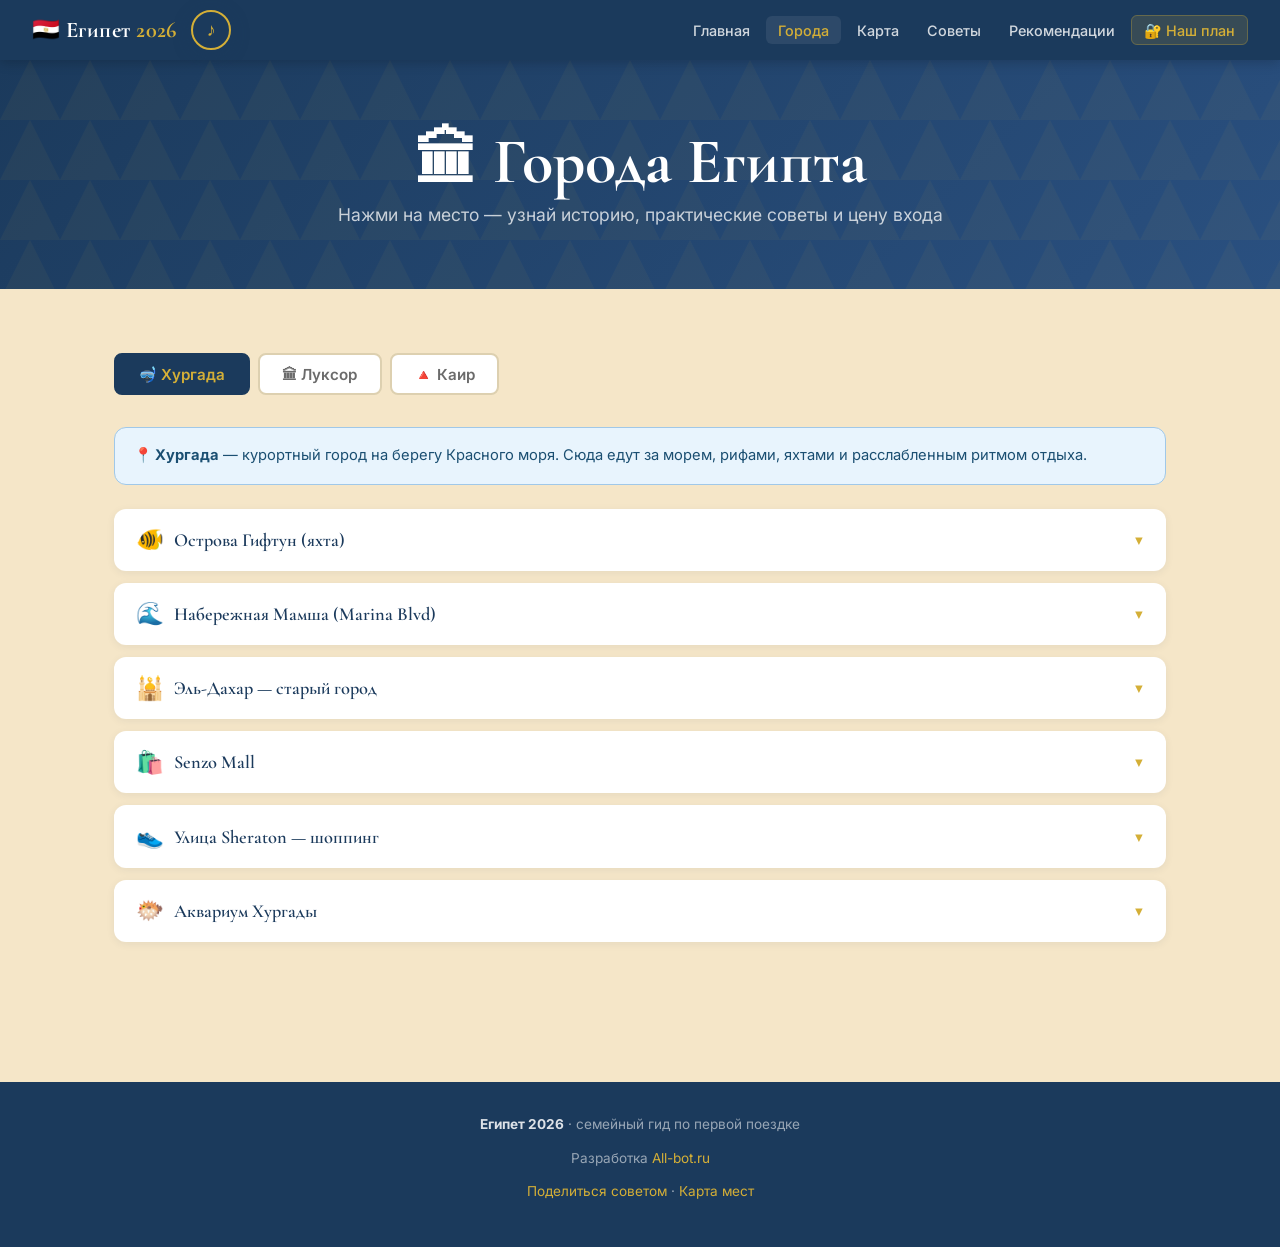
==== cities.html @ 66828217 "Polish Egypt guide pages" ====
<!DOCTYPE html>
<html lang="ru">
<head>
  <meta charset="UTF-8">
  <meta name="viewport" content="width=device-width, initial-scale=1.0">
  <title>Города — Египет 2026</title>
  <meta name="description" content="Путеводитель по Хургаде, Луксору и Каиру: что посмотреть, история мест, советы и цены.">
  <link rel="stylesheet" href="css/style.css">
</head>
<body>

<!-- NAVBAR -->
<nav class="navbar">
  <div class="navbar-left">
    <a class="navbar-brand" href="index.html">🇪🇬 <span>Египет</span> 2026</a>
    <div class="music-player music-player-nav" id="music-player">
      <audio id="bg-audio" loop src="Kadir Demir - Desert Queen.mp3" preload="none"></audio>
      <button class="music-btn" id="music-btn" onclick="toggleMusic()" title="Kadir Demir — Desert Queen" aria-label="Включить музыку">
        <span class="music-note">♪</span>
        <div class="music-bars"><span></span><span></span><span></span><span></span></div>
      </button>
      <div class="music-label">Атмосфера Египта</div>
    </div>
  </div>
  <button class="nav-toggle" aria-label="Меню"><span></span><span></span><span></span></button>
  <ul class="nav-links">
    <li><a href="index.html">Главная</a></li>
    <li><a href="cities.html">Города</a></li>
    <li><a href="map.html">Карта</a></li>
    <li><a href="tips.html">Советы</a></li>
    <li><a href="feedback.html">Рекомендации</a></li>
    <li class="nav-private"><a href="private.html">🔐 Наш план</a></li>
  </ul>
</nav>

<!-- HERO -->
<section class="page-hero">
  <h1>🏛 Города Египта</h1>
  <p>Нажми на место — узнай историю, практические советы и цену входа</p>
</section>

<!-- TABS -->
<section class="section">
  <div class="container" data-tabs>
    <div class="tab-nav">
      <button class="tab-btn active" data-tab="hurghada">🤿 Хургада</button>
      <button class="tab-btn" data-tab="luxor">🏛 Луксор</button>
      <button class="tab-btn" data-tab="cairo">🔺 Каир</button>
    </div>

    <!-- ══════════════════ HURGHADA ══════════════════ -->
    <div class="tab-panel active" data-panel="hurghada" id="hurghada">
      <div class="alert alert-info" style="margin-bottom:1.5rem;">
        <strong>📍 Хургада</strong> — курортный город на берегу Красного моря. Сюда едут за морем, рифами, яхтами и расслабленным ритмом отдыха.
      </div>

      <!-- Острова Гифтун -->
      <div class="accordion-item">
        <button class="accordion-btn">
          <span class="acc-left"><span class="acc-icon">🐠</span> Острова Гифтун (яхта)</span>
          <span class="accordion-arrow">▼</span>
        </button>
        <div class="accordion-body">
          <p>Гифтун — национальный морской парк в 7 км от Хургады. Два острова: Биг Гифтун и Смол Гифтун. Вода кристально чистая, видимость под водой 15–20 метров, температура +24–26°C.</p>
          <p>На рифах обитают сотни видов рыб — клоуны, рыбы-попугаи, мурены, барракуды. Кораллы нетронутые, яркие. Лучшее место для снорклинга в районе Хургады.</p>
          <p><strong>Формат дня:</strong> яхта выходит в 09:00, два или три остановки на рифах по 45–60 минут, обед на борту, возврат к 15–16:00.</p>
          <div class="tip-box" style="margin-top:0.9rem;">
            <strong>Что важно знать в первый раз:</strong><br>
            — лучше выбирать лодки с нормальным количеством людей, а не самые дешёвые “массовки”<br>
            — снорклинга уже хватает для вау-эффекта, но пробный дайв может быть ещё сильнее<br>
            — ничего не трогай под водой: кораллы, ежи и “красивые камни” лучше оставить в покое
          </div>
          <div class="acc-meta">
            <span class="acc-tag price">💰 $25–40/чел</span>
            <span class="acc-tag tip">💡 Бронировать в отеле или на набережной накануне</span>
            <span class="acc-tag tip">🤿 Маску с трубкой дают на борту или возьми свою</span>
            <span class="acc-tag must">⭐ Must do</span>
          </div>
        </div>
      </div>

      <!-- Набережная Мамша -->
      <div class="accordion-item">
        <button class="accordion-btn">
          <span class="acc-left"><span class="acc-icon">🌊</span> Набережная Мамша (Marina Blvd)</span>
          <span class="accordion-arrow">▼</span>
        </button>
        <div class="accordion-body">
          <p>4-километровый благоустроенный променад вдоль моря — главное место вечерней жизни Хургады. Рестораны, кафе, сувенирные лавки, аттракционы. Активно с 17:00 до полуночи.</p>
          <p>Особенно красиво ночью: подсветка, музыка, запах кальяна. Можно сидеть у воды часами с чаем и кальяном за копейки по египетским меркам.</p>
          <div class="acc-meta">
            <span class="acc-tag price">💰 Бесплатно (вход свободный)</span>
            <span class="acc-tag tip">💡 Кальян в кафе: ~$3–5, чай: ~$1. Торговаться здесь нет смысла</span>
            <span class="acc-tag tip">⏰ Идеально вечером, после 17:00</span>
          </div>
        </div>
      </div>

      <!-- Эль-Дахар -->
      <div class="accordion-item">
        <button class="accordion-btn">
          <span class="acc-left"><span class="acc-icon">🕌</span> Эль-Дахар — старый город</span>
          <span class="accordion-arrow">▼</span>
        </button>
        <div class="accordion-body">
          <p>Аутентичный египетский квартал — здесь живут и работают местные, а не туристы. Базар с фруктами, овощами, специями, одеждой. Узкие улочки, запах пряностей, ослики с тележками.</p>
          <p>Рыбный рынок в Эль-Дахаре — одно из самых атмосферных мест. Утром привозят свежие морепродукты, тут же готовят. Попробовать осьминога или барракуду за 2–3$ — реально.</p>
          <p>Мечеть Абдульхасана Эльшази — красивая мечеть XIX века. Можно зайти внутрь (одежда с рукавами, обувь снять).</p>
          <div class="acc-meta">
            <span class="acc-tag price">💰 Вход свободный</span>
            <span class="acc-tag tip">💡 Рыбный рынок работает с 7:00 до 12:00</span>
            <span class="acc-tag tip">📸 Лучшее место для настоящих египетских фото</span>
          </div>
        </div>
      </div>

      <!-- Senzo Mall -->
      <div class="accordion-item">
        <button class="accordion-btn">
          <span class="acc-left"><span class="acc-icon">🛍️</span> Senzo Mall</span>
          <span class="accordion-arrow">▼</span>
        </button>
        <div class="accordion-body">
          <p>Крупнейший торговый центр Хургады: 4 этажа, более 150 магазинов, кинотеатр, фудкорт, детская зона. Есть Carrefour (супермаркет), аптеки, обменники.</p>
          <p>Хорошее место купить постельное белье из египетского хлопка — качество отличное, цены фиксированные (без торга). Также есть Adidas, Puma, LC Waikiki.</p>
          <div class="acc-meta">
            <span class="acc-tag price">💰 Вход бесплатный</span>
            <span class="acc-tag tip">💡 Цены фиксированные — торговаться не принято</span>
            <span class="acc-tag tip">⏰ Открыт до 23:00</span>
          </div>
        </div>
      </div>

      <!-- Улица Sheraton -->
      <div class="accordion-item">
        <button class="accordion-btn">
          <span class="acc-left"><span class="acc-icon">👟</span> Улица Sheraton — шоппинг</span>
          <span class="accordion-arrow">▼</span>
        </button>
        <div class="accordion-body">
          <p>Главная торговая улица туристической зоны. Ювелирные магазины, одежда, сувениры. Здесь можно найти реплики брендов за копейки или настоящий хлопок без лишних накруток.</p>
          <p><strong>Cleopatra</strong> — сеть магазинов с фиксированными ценами и гарантированным качеством. Лучшее место купить египетский хлопок (рубашки, платья, текстиль) без нервов торга.</p>
          <div class="acc-meta">
            <span class="acc-tag tip">💡 Торговаться можно и нужно: начальная цена × 2–3</span>
            <span class="acc-tag tip">💡 Платить фунтами — за доллары дороже</span>
          </div>
        </div>
      </div>

      <!-- Аквариум -->
      <div class="accordion-item">
        <button class="accordion-btn">
          <span class="acc-left"><span class="acc-icon">🐡</span> Аквариум Хургады</span>
          <span class="accordion-arrow">▼</span>
        </button>
        <div class="accordion-body">
          <p>Небольшой аквариум с рыбами Красного моря. Подходит если погода плохая или хочется увидеть жителей моря без снорклинга. Около 1000 видов морских обитателей.</p>
          <p>Расположен в туристической зоне, рядом с набережной. Займёт 1–1.5 часа.</p>
          <div class="acc-meta">
            <span class="acc-tag price">💰 ~$5/чел</span>
            <span class="acc-tag tip">⏰ Открыт ежедневно 09:00–21:00</span>
          </div>
        </div>
      </div>
    </div>

    <!-- ══════════════════ LUXOR ══════════════════ -->
    <div class="tab-panel" data-panel="luxor" id="luxor">
      <div class="alert alert-info" style="margin-bottom:1.5rem;">
        <strong>📍 Луксор</strong> — «самый большой открытый музей мира». Западный берег — усыпальницы. Восточный берег — храмы и городская жизнь. Закат на фелуке — отдельное удовольствие.
      </div>

      <!-- Карнак -->
      <div class="accordion-item">
        <button class="accordion-btn">
          <span class="acc-left"><span class="acc-icon">🏛️</span> Карнакский храм</span>
          <span class="accordion-arrow">▼</span>
        </button>
        <div class="accordion-body">
          <p>Строился более 1500 лет — с XVI по I век до н.э. Крупнейший религиозный комплекс древнего мира: 100 га, 134 колонны в Гипостильном зале (высота до 21 метра). Каждая колонна покрыта иероглифами.</p>
          <p>Посвящён богу Амону-Ра. Место, где правили Рамсес II, Тутмос III, Хатшепсут. Шесть пилонов (ворот), Священное озеро. Главный зал (Гипостильный) — одно из самых впечатляющих мест в мире.</p>
          <p><strong>Совет:</strong> приходи рано утром (к открытию в 6:00), пока нет автобусов с туристами. К 10:00 людей становится в 5 раз больше.</p>
          <div class="acc-meta">
            <span class="acc-tag price">💰 ~220 EGP (~$5)</span>
            <span class="acc-tag tip">⏰ 6:00–17:00, летом до 18:00</span>
            <span class="acc-tag must">⭐ Must see — главное в Луксоре</span>
            <span class="acc-tag tip">⏱ Минимум 2 часа</span>
          </div>
        </div>
      </div>

      <!-- Долина Царей -->
      <div class="accordion-item">
        <button class="accordion-btn">
          <span class="acc-left"><span class="acc-icon">⚰️</span> Долина Царей</span>
          <span class="accordion-arrow">▼</span>
        </button>
        <div class="accordion-body">
          <p>На протяжении 500 лет (XVI–XI вв. до н.э.) здесь хоронили фараонов Нового царства. 63 гробницы, из которых открыты около 20. Самая известная — КV62, гробница Тутанхамона.</p>
          <p>Гробницы покрыты росписями — мифологические сцены, карты загробного мира, тексты заклинаний. Краски за 3000 лет почти не потускнели — это поражает больше всего.</p>
          <p><strong>Стандартный билет</strong> включает 3 гробницы на выбор (кроме Тутанхамона — за него отдельный билет +$20). Рекомендуем: Рамсес IV (KV2), Мернептах (KV8), Рамсес IX (KV6).</p>
          <div class="tip-box" style="margin-top:0.9rem;">
            <strong>Как сделать себе хорошо:</strong><br>
            — приходи как можно раньше, пока нет жары и автобусных толп<br>
            — не пытайся обежать всё подряд, лучше посмотреть меньше, но спокойно<br>
            — самая сильная магия там не в “галочке”, а в том, насколько живо сохранились стены и краски
          </div>
          <div class="acc-meta">
            <span class="acc-tag price">💰 ~480 EGP (~$10) / 3 гробницы</span>
            <span class="acc-tag price">💰 Тутанхамон: +850 EGP дополнительно</span>
            <span class="acc-tag tip">⏰ 6:00–17:00</span>
            <span class="acc-tag must">⭐ Must see</span>
            <span class="acc-tag tip">💡 Фото внутри запрещены — не рискуй штрафом</span>
          </div>
        </div>
      </div>

      <!-- Храм Хатшепсут -->
      <div class="accordion-item">
        <button class="accordion-btn">
          <span class="acc-left"><span class="acc-icon">🏔️</span> Храм царицы Хатшепсут</span>
          <span class="accordion-arrow">▼</span>
        </button>
        <div class="accordion-body">
          <p>Один из красивейших и лучше всего сохранившихся храмов Египта. Три террасы, врезанные в известняковую скалу. Построен для Хатшепсут — одной из немногих женщин-фараонов (1479–1458 гг. до н.э.).</p>
          <p>Хатшепсут правила более 20 лет, одевалась как мужчина-фараон, носила бороду. После смерти её преемник Тутмос III пытался стереть всякую память о ней — сбивал изображения, разрушал надписи. Но храм выжил.</p>
          <p>Сцены рождения Хатшепсут от бога Амона, экспедиция в страну Пунт — всё сохранилось в красках.</p>
          <div class="acc-meta">
            <span class="acc-tag price">💰 ~350 EGP (~$7)</span>
            <span class="acc-tag tip">⏰ 6:00–17:00</span>
            <span class="acc-tag must">⭐ Must see</span>
          </div>
        </div>
      </div>

      <!-- Колоссы Мемнона -->
      <div class="accordion-item">
        <button class="accordion-btn">
          <span class="acc-left"><span class="acc-icon">🗿</span> Колоссы Мемнона</span>
          <span class="accordion-arrow">▼</span>
        </button>
        <div class="accordion-body">
          <p>Два гигантских сидящих колосса высотой 18 метров — всё, что осталось от грандиозного заупокойного храма Аменхотепа III (XIV в. до н.э.). Стоят прямо у дороги при въезде на западный берег.</p>
          <p>В древности статуи «пели» на рассвете — звук возникал из-за перепада температур в трещинах камня. Греки и римляне специально приезжали услышать «голос Мемнона». После реставрации во II веке н.э. звук исчез.</p>
          <div class="acc-meta">
            <span class="acc-tag price">💰 Бесплатно</span>
            <span class="acc-tag tip">📸 Отличное место для фото — монументальный фон</span>
            <span class="acc-tag tip">⏱ 10–15 минут (фотостоп по дороге в Долину Царей)</span>
          </div>
        </div>
      </div>

      <!-- Луксорский храм -->
      <div class="accordion-item">
        <button class="accordion-btn">
          <span class="acc-left"><span class="acc-icon">🌙</span> Луксорский храм</span>
          <span class="accordion-arrow">▼</span>
        </button>
        <div class="accordion-body">
          <p>Храм в самом центре города, прямо на набережной Нила. Строился при Аменхотепе III (XIV в. до н.э.), расширен Рамсесом II. У входа — огромный пилон и колоссы Рамсеса II.</p>
          <p>Когда-то перед ним стояли 20 обелисков. Один сейчас стоит в Париже на площади Согласия — Мухаммед Али подарил его Франции в 1829 году. Второй остался на месте.</p>
          <p>Особенно красив <strong>вечером</strong> — подсветка делает его золотым. Толпа меньше, чем утром. Рядом — аллея Сфинксов (3 км, ведёт до Карнакского храма).</p>
          <div class="acc-meta">
            <span class="acc-tag price">💰 ~260 EGP (~$5)</span>
            <span class="acc-tag tip">⏰ 6:00–21:00 (вечером особенно красиво)</span>
            <span class="acc-tag tip">💡 Аллея Сфинксов рядом — бесплатная прогулка</span>
          </div>
        </div>
      </div>

      <!-- Фелука -->
      <div class="accordion-item">
        <button class="accordion-btn">
          <span class="acc-left"><span class="acc-icon">⛵</span> Фелука на Ниле</span>
          <span class="accordion-arrow">▼</span>
        </button>
        <div class="accordion-body">
          <p>Фелука — традиционная египетская лодка под парусом. Прогулка по Нилу на закате — одно из самых романтичных занятий в Луксоре. Западный берег золотится от солнца, хором поют птицы, Луксорский храм отражается в воде.</p>
          <p>Капитаны сидят на набережной прямо напротив отелей. Торговаться нужно — начинают с $10–15, реально договориться на 150–200 EGP (~$3–5) за 1.5–2 часа на двоих.</p>
          <div class="acc-meta">
            <span class="acc-tag price">💰 150–200 EGP (~$3–5) за лодку — торгуйся!</span>
            <span class="acc-tag tip">⏰ Лучшее время: за час до заката (~17:30–18:30)</span>
            <span class="acc-tag must">⭐ Не пропустите — незабываемо</span>
          </div>
        </div>
      </div>

      <!-- Банановый остров -->
      <div class="accordion-item">
        <button class="accordion-btn">
          <span class="acc-left"><span class="acc-icon">🍌</span> Банановый остров</span>
          <span class="accordion-arrow">▼</span>
        </button>
        <div class="accordion-body">
          <p>Небольшой тихий остров посреди Нила, покрытый банановыми плантациями. Добраться — лодкой от набережной, 5 минут. Здесь можно сорвать бананы прямо с дерева, погулять в тишине, выпить свежевыжатый сок.</p>
          <p>Отличная пауза после насыщенного дня с храмами. Никакой суеты, только пальмы, Нил и птицы.</p>
          <div class="acc-meta">
            <span class="acc-tag price">💰 ~$5 за лодку туда-обратно</span>
            <span class="acc-tag tip">⏱ 1–2 часа</span>
          </div>
        </div>
      </div>
    </div>

    <!-- ══════════════════ CAIRO ══════════════════ -->
    <div class="tab-panel" data-panel="cairo" id="cairo">
      <div class="alert alert-info" style="margin-bottom:1.5rem;">
        <strong>📍 Каир</strong> — столица и самый большой город Африки. Главное здесь — пирамиды, GEM и старый город. Базар Хан-эль-Халили лучше оставить на вечер, когда там особенно живая атмосфера.
      </div>

      <!-- Пирамиды -->
      <div class="accordion-item open">
        <button class="accordion-btn">
          <span class="acc-left"><span class="acc-icon">🔺</span> Пирамиды Гизы + Сфинкс</span>
          <span class="accordion-arrow">▼</span>
        </button>
        <div class="accordion-body">
          <p>Единственное сохранившееся чудо древнего мира. Три пирамиды: Хеопса (146 м — самая высокая), Хефрена и Микерина. Построены около 2560–2490 гг. до н.э. Технологии строительства до сих пор вызывают споры у учёных.</p>
          <p>Пирамида Хеопса состоит из 2.3 миллиона каменных блоков весом от 2.5 до 15 тонн каждый. Точность кладки — миллиметры. Ориентация по сторонам света — почти идеальная.</p>
          <p>Великий Сфинкс — 73 метра в длину, высечен из одного куска известняка. Лицо, предположительно, Хефрена. Между лап когда-то стояла стела с пророчеством.</p>
          <p><strong>Важно:</strong> на плато ходят назойливые торговцы, предлагают «бесплатно» покататься на верблюде, а потом требуют деньги. Вежливо, но твёрдо: «No, thank you».</p>
          <div class="tip-box" style="margin-top:0.9rem;">
            <strong>Если идёшь первый раз:</strong><br>
            — никому не отдавай билет и не ведись на “официальных помощников”<br>
            — приезжай пораньше, пока меньше людей и мягче свет<br>
            — на пирамиды, GEM и старый город лучше закладывать целый день, а не пытаться втиснуть всё между делом
          </div>
          <div class="acc-meta">
            <span class="acc-tag price">💰 Вход на плато: ~500 EGP (~$10)</span>
            <span class="acc-tag price">💰 Внутрь пирамиды Хеопса: +600 EGP дополнительно</span>
            <span class="acc-tag tip">⏰ 8:00–17:00</span>
            <span class="acc-tag must">⭐ Must see — ради одного этого стоит ехать в Египет</span>
            <span class="acc-tag tip">💡 Uber до пирамид: ~$5–10 из центра Каира</span>
          </div>
        </div>
      </div>

      <!-- GEM -->
      <div class="accordion-item">
        <button class="accordion-btn">
          <span class="acc-left"><span class="acc-icon">🏺</span> Grand Egyptian Museum (GEM)</span>
          <span class="accordion-arrow">▼</span>
        </button>
        <div class="accordion-body">
          <p>Открылся в 2023 году — крупнейший археологический музей в мире. 100 000 кв.м, 100 000+ экспонатов. Специально построен рядом с пирамидами, в 2 км от плато Гиза.</p>
          <p><strong>Главное сокровище</strong> — полная коллекция Тутанхамона: более 5000 предметов из его гробницы. Золотая маска, три гроба (один в другом), трон, колесницы, статуэтки-ушебти. Всё, что нашёл Говард Картер в 1922 году — впервые выставлено вместе.</p>
          <p>Также: статуя Рамсеса II (12 метров), коллекция мумий царей, детали Солнечной ладьи Хеопса (43 метра, из кедра). TIME Magazine назвал GEM «одним из величайших мест мира 2026 года».</p>
          <div class="acc-meta">
            <span class="acc-tag price">💰 ~1000 EGP (~$20) стандартный билет</span>
            <span class="acc-tag tip">⏰ 9:00–17:00, пятница до 18:00</span>
            <span class="acc-tag must">⭐ Must see — планируй 3–4 часа</span>
            <span class="acc-tag tip">💡 В 2 км от пирамид — идеально совместить на один день</span>
          </div>
        </div>
      </div>

      <!-- Хан-эль-Халили -->
      <div class="accordion-item">
        <button class="accordion-btn">
          <span class="acc-left"><span class="acc-icon">🏪</span> Хан-эль-Халили — базар</span>
          <span class="accordion-arrow">▼</span>
        </button>
        <div class="accordion-body">
          <p>Основан в 1382 году. Один из крупнейших базаров Ближнего Востока и самый знаменитый рынок в Африке. Лабиринт узких крытых улочек, сотни лавок.</p>
          <p>Продаётся всё: медные лампы, кожаные изделия, золото и серебро, специи, ароматные масла, шали, галабеи, алебастровые фигурки, антиквариат (настоящий и «настоящий»). Торговля — искусство, торговцы дружелюбны, начинают цену в 3–5 раз выше реальной.</p>
          <p><strong>Кафе Эль-Фишави</strong> — старейшее кафе Каира (работает с 1797 года), прямо на базаре. Обязательно выпей там кахву (кофе по-турецки) или карадэн (каркаде).</p>
          <div class="acc-meta">
            <span class="acc-tag price">💰 Вход свободный</span>
            <span class="acc-tag tip">💡 Торгуйся: предлагай 20–30% от первой цены</span>
            <span class="acc-tag tip">💡 Лучшее время: вечер — более прохладно, атмосфернее</span>
            <span class="acc-tag must">⭐ Must do</span>
          </div>
        </div>
      </div>

      <!-- Цитадель -->
      <div class="accordion-item">
        <button class="accordion-btn">
          <span class="acc-left"><span class="acc-icon">🏰</span> Цитадель Саладина</span>
          <span class="accordion-arrow">▼</span>
        </button>
        <div class="accordion-body">
          <p>Средневековая крепость на холме, построена Саладином в XII веке для защиты от крестоносцев. Стены, башни, несколько мечетей. Управляла Египтом 700 лет.</p>
          <p><strong>Мечеть Мухаммеда Али</strong> (1848 г.) — «Алебастровая мечеть» — доминирует над Каиром. С её минаретов открывается панорамный вид на весь город, Нил, пирамиды вдали — грандиозно.</p>
          <div class="acc-meta">
            <span class="acc-tag price">💰 ~360 EGP (~$7)</span>
            <span class="acc-tag tip">⏰ 8:00–17:00</span>
            <span class="acc-tag tip">📸 Лучшая панорама Каира</span>
          </div>
        </div>
      </div>

      <!-- Улица Муиз -->
      <div class="accordion-item">
        <button class="accordion-btn">
          <span class="acc-left"><span class="acc-icon">🕌</span> Улица Муиз</span>
          <span class="accordion-arrow">▼</span>
        </button>
        <div class="accordion-body">
          <p>Пешеходная улица в историческом Каире — самая высокая концентрация средневековых исламских памятников в мире. Мечети, медресе, фонтаны, дворцы XII–XIX веков.</p>
          <p>Вечером становится пешеходной, продают уличную еду, работают мастера медники, ткачи. Очень фотогенично — арабская вязь на фасадах, фонари, мозаика.</p>
          <div class="acc-meta">
            <span class="acc-tag price">💰 Бесплатно</span>
            <span class="acc-tag tip">⏰ Вечером особенно красиво</span>
            <span class="acc-tag tip">📍 Рядом с Хан-эль-Халили — удобно совместить</span>
          </div>
        </div>
      </div>

      <!-- City Stars -->
      <div class="accordion-item">
        <button class="accordion-btn">
          <span class="acc-left"><span class="acc-icon">🛒</span> City Stars Mall — шоппинг</span>
          <span class="accordion-arrow">▼</span>
        </button>
        <div class="accordion-body">
          <p>Крупнейший торговый комплекс в Египте и один из крупнейших в Африке: 6 этажей, 550 магазинов, 95 ресторанов, кинотеатр IMAX. Здесь есть всё — от H&M и Zara до Rolex.</p>
          <p>Бренды дешевле, чем в России — особенно Nike, Adidas, Puma, Mango. Если планируешь серьёзный шоппинг — это лучшее место в Египте.</p>
          <div class="acc-meta">
            <span class="acc-tag price">💰 Цены фиксированные</span>
            <span class="acc-tag tip">⏰ 10:00–24:00</span>
            <span class="acc-tag tip">📍 Район Heliopolis, такси ~15 мин от центра</span>
          </div>
        </div>
      </div>
    </div>

  </div><!-- /container -->
</section>

<!-- FOOTER -->
<footer class="footer">
  <p><strong>Египет 2026</strong> · семейный гид по первой поездке</p>
  <p style="margin-top:0.3rem;">Разработка <a href="https://all-bot.ru" target="_blank" rel="noopener noreferrer">All-bot.ru</a></p>
  <p style="margin-top:0.3rem;"><a href="feedback.html">Поделиться советом</a> · <a href="map.html">Карта мест</a></p>
</footer>

<script src="js/main.js"></script>

<script>
// Handle URL hash for direct city link
document.addEventListener('DOMContentLoaded', () => {
  const hash = location.hash.replace('#', '');
  if (hash && ['hurghada', 'luxor', 'cairo'].includes(hash)) {
    document.querySelectorAll('.tab-btn').forEach(b => b.classList.remove('active'));
    document.querySelectorAll('.tab-panel').forEach(p => p.classList.remove('active'));
    const btn = document.querySelector(`[data-tab="${hash}"]`);
    const panel = document.querySelector(`[data-panel="${hash}"]`);
    if (btn) btn.classList.add('active');
    if (panel) panel.classList.add('active');
  }
});
</script>
</body>
</html>
---- css/style.css ----
/* ========================================
   Egypt Trip 2026 — Global Styles
   ======================================== */

@import url('https://fonts.googleapis.com/css2?family=Cormorant+Garamond:wght@400;600;700&family=Inter:wght@300;400;500;600&display=swap');

:root {
  --gold:    #D4AF37;
  --gold-lt: #F0D060;
  --sand:    #F5E6C8;
  --sand-dk: #E8D0A0;
  --navy:    #1B3A5C;
  --navy-lt: #2A5080;
  --white:   #FFFFFF;
  --text:    #2C2C2C;
  --text-lt: #6B6B6B;
  --border:  #DDD0B0;
  --shadow:  0 4px 24px rgba(27,58,92,0.10);
  --radius:  12px;
  --font-h:  'Cormorant Garamond', Georgia, serif;
  --font-b:  'Inter', system-ui, sans-serif;
}

*, *::before, *::after { box-sizing: border-box; margin: 0; padding: 0; }

html { scroll-behavior: smooth; }

body {
  font-family: var(--font-b);
  color: var(--text);
  background: var(--sand);
  line-height: 1.6;
  font-size: 16px;
}

/* ── Typography ── */
h1, h2, h3, h4 {
  font-family: var(--font-h);
  font-weight: 700;
  line-height: 1.2;
  color: var(--navy);
}
h1 { font-size: clamp(2.2rem, 6vw, 4rem); }
h2 { font-size: clamp(1.6rem, 4vw, 2.6rem); }
h3 { font-size: clamp(1.2rem, 3vw, 1.8rem); }
h4 { font-size: 1.15rem; }

p { margin-bottom: 0.75rem; }
a { color: var(--navy); text-decoration: none; }
a:hover { color: var(--gold); }

/* ── Navbar ── */
.navbar {
  position: sticky;
  top: 0;
  z-index: 100;
  background: var(--navy);
  display: flex;
  align-items: center;
  justify-content: space-between;
  padding: 0 2rem;
  height: 60px;
  box-shadow: 0 2px 12px rgba(0,0,0,0.2);
}

.navbar-brand {
  font-family: var(--font-h);
  font-size: 1.4rem;
  font-weight: 700;
  color: var(--gold);
  letter-spacing: 0.02em;
  text-decoration: none;
  white-space: nowrap;
  flex-shrink: 0;
}
.navbar-brand span { color: var(--white); }

.navbar-left {
  display: flex;
  align-items: center;
  gap: 0.9rem;
  flex: 0 0 auto;
  min-width: max-content;
}

.nav-links {
  display: flex;
  gap: 0.25rem;
  list-style: none;
  margin-left: auto;
}

.nav-links a {
  color: rgba(255,255,255,0.80);
  font-size: 0.9rem;
  font-weight: 500;
  padding: 0.35rem 0.75rem;
  border-radius: 6px;
  transition: all 0.2s;
  white-space: nowrap;
}
.nav-links a:hover,
.nav-links a.active {
  color: var(--gold);
  background: rgba(255,255,255,0.08);
}

.nav-private a {
  background: rgba(212,175,55,0.15);
  border: 1px solid rgba(212,175,55,0.3);
  color: var(--gold) !important;
}
.nav-private a:hover { background: rgba(212,175,55,0.25); }

/* Mobile hamburger */
.nav-toggle {
  display: none;
  flex-direction: column;
  gap: 5px;
  cursor: pointer;
  padding: 4px;
}
.nav-toggle span {
  display: block;
  width: 24px;
  height: 2px;
  background: var(--white);
  border-radius: 2px;
  transition: all 0.3s;
}

@media (max-width: 720px) {
  .navbar {
    padding: 0 0.9rem;
    gap: 0.75rem;
    position: sticky;
    z-index: 300;
  }
  .navbar-brand {
    font-size: 1.08rem;
    min-width: 0;
    overflow: hidden;
    text-overflow: ellipsis;
    white-space: nowrap;
  }
  .navbar-left {
    flex: 1;
    min-width: 0;
    gap: 0.55rem;
  }
  .nav-toggle { display: flex; }
  .nav-toggle {
    flex-shrink: 0;
    width: 42px;
    height: 42px;
    align-items: center;
    justify-content: center;
    border-radius: 10px;
    background: rgba(255,255,255,0.06);
    border: 1px solid rgba(255,255,255,0.08);
    position: relative;
    z-index: 320;
  }
  .nav-links {
    position: fixed;
    top: 60px; left: 0; right: 0;
    background: var(--navy);
    flex-direction: column;
    padding: 1rem;
    gap: 0.25rem;
    transform: translateY(calc(-100% - 80px));
    transition: transform 0.3s ease, opacity 0.25s ease;
    box-shadow: 0 8px 24px rgba(0,0,0,0.3);
    opacity: 0;
    pointer-events: none;
    z-index: 310;
  }
  .nav-links.open {
    transform: translateY(0);
    opacity: 1;
    pointer-events: auto;
  }
  .nav-links a { padding: 0.6rem 1rem; font-size: 1rem; }
}

/* ── Page Hero ── */
.page-hero {
  background: linear-gradient(135deg, var(--navy) 0%, var(--navy-lt) 100%);
  color: var(--white);
  padding: 4rem 2rem 3rem;
  text-align: center;
  position: relative;
  overflow: hidden;
}
.page-hero::before {
  content: '';
  position: absolute;
  inset: 0;
  background: url("data:image/svg+xml,%3Csvg width='60' height='60' viewBox='0 0 60 60' xmlns='http://www.w3.org/2000/svg'%3E%3Cg fill='none' fill-rule='evenodd'%3E%3Cg fill='%23D4AF37' fill-opacity='0.05'%3E%3Cpolygon points='30 0 60 60 0 60'/%3E%3C/g%3E%3C/g%3E%3C/svg%3E");
  background-size: 60px 60px;
}
.page-hero h1 { color: var(--white); position: relative; }
.page-hero p { color: rgba(255,255,255,0.75); font-size: 1.1rem; position: relative; }
.page-hero .gold-accent { color: var(--gold); }

/* ── Container ── */
.container {
  max-width: 1100px;
  margin: 0 auto;
  padding: 0 1.5rem;
}

/* ── Section ── */
.section {
  padding: 4rem 0;
}
.section-title {
  text-align: center;
  margin-bottom: 2.5rem;
}
.section-title h2 { margin-bottom: 0.5rem; }
.section-title p { color: var(--text-lt); font-size: 1.05rem; }
.gold-line {
  width: 60px;
  height: 3px;
  background: var(--gold);
  margin: 0.75rem auto 0;
  border-radius: 2px;
}

/* ── Cards ── */
.card {
  background: var(--white);
  border-radius: var(--radius);
  box-shadow: var(--shadow);
  overflow: hidden;
  transition: transform 0.2s, box-shadow 0.2s;
}
.card:hover {
  transform: translateY(-3px);
  box-shadow: 0 8px 32px rgba(27,58,92,0.15);
}
.card-body { padding: 1.5rem; }
.card-icon {
  font-size: 2.5rem;
  margin-bottom: 0.75rem;
  display: block;
}

/* ── Grid ── */
.grid-2 { display: grid; grid-template-columns: repeat(2, 1fr); gap: 1.5rem; }
.grid-3 { display: grid; grid-template-columns: repeat(3, 1fr); gap: 1.5rem; }
.grid-4 { display: grid; grid-template-columns: repeat(4, 1fr); gap: 1.5rem; }

@media (max-width: 900px) {
  .grid-4 { grid-template-columns: repeat(2, 1fr); }
  .grid-3 { grid-template-columns: repeat(2, 1fr); }
}
@media (max-width: 600px) {
  .grid-4, .grid-3, .grid-2 { grid-template-columns: 1fr; }
}

/* ── Buttons ── */
.btn {
  display: inline-flex;
  align-items: center;
  gap: 0.5rem;
  padding: 0.65rem 1.4rem;
  border-radius: 8px;
  font-family: var(--font-b);
  font-weight: 600;
  font-size: 0.95rem;
  cursor: pointer;
  border: none;
  transition: all 0.2s;
  text-decoration: none;
}
.btn-primary {
  background: var(--gold);
  color: var(--navy);
}
.btn-primary:hover { background: var(--gold-lt); color: var(--navy); transform: translateY(-1px); }

.btn-outline {
  background: transparent;
  color: var(--navy);
  border: 2px solid var(--navy);
}
.btn-outline:hover { background: var(--navy); color: var(--white); }

.btn-white {
  background: var(--white);
  color: var(--navy);
}
.btn-white:hover { background: var(--sand); color: var(--navy); }

.btn-sm { padding: 0.4rem 0.9rem; font-size: 0.85rem; }

/* ── Accordion ── */
.accordion-item {
  background: var(--white);
  border-radius: var(--radius);
  margin-bottom: 0.75rem;
  box-shadow: 0 2px 8px rgba(27,58,92,0.07);
  overflow: hidden;
}
.accordion-btn {
  width: 100%;
  background: none;
  border: none;
  text-align: left;
  padding: 1.1rem 1.4rem;
  cursor: pointer;
  display: flex;
  align-items: center;
  justify-content: space-between;
  gap: 1rem;
  font-family: var(--font-h);
  font-size: 1.15rem;
  font-weight: 600;
  color: var(--navy);
  transition: background 0.2s;
}
.accordion-btn:hover { background: var(--sand); }
.accordion-btn .acc-left { display: flex; align-items: center; gap: 0.6rem; }
.accordion-btn .acc-icon { font-size: 1.4rem; }
.accordion-arrow {
  font-size: 1rem;
  color: var(--gold);
  transition: transform 0.3s;
  flex-shrink: 0;
}
.accordion-item.open .accordion-arrow { transform: rotate(180deg); }
.accordion-body {
  padding: 0 1.4rem 1.2rem;
  color: var(--text);
  display: none;
  border-top: 1px solid var(--sand-dk);
}
.accordion-item.open .accordion-body { display: block; }

.acc-meta {
  display: flex;
  flex-wrap: wrap;
  gap: 0.5rem;
  margin-top: 0.75rem;
}
.acc-tag {
  background: var(--sand);
  color: var(--navy);
  font-size: 0.8rem;
  font-weight: 500;
  padding: 0.2rem 0.6rem;
  border-radius: 20px;
  border: 1px solid var(--border);
}
.acc-tag.price { background: #FFF8E7; border-color: var(--gold); color: #8B6914; }
.acc-tag.tip { background: #E8F4FD; border-color: #A0C8E8; color: #1B4F72; }
.acc-tag.must { background: #FFF0F0; border-color: #F0A0A0; color: #8B2020; }

/* ── Tabs ── */
.tab-nav {
  display: flex;
  gap: 0.5rem;
  margin-bottom: 2rem;
  flex-wrap: wrap;
}
.tab-btn {
  padding: 0.6rem 1.4rem;
  border-radius: 8px;
  border: 2px solid var(--border);
  background: var(--white);
  color: var(--text-lt);
  font-weight: 600;
  font-size: 0.95rem;
  cursor: pointer;
  font-family: var(--font-b);
  transition: all 0.2s;
}
.tab-btn:hover { border-color: var(--navy); color: var(--navy); }
.tab-btn.active {
  background: var(--navy);
  border-color: var(--navy);
  color: var(--gold);
}
.tab-panel { display: none; }
.tab-panel.active { display: block; }

/* ── Checklist ── */
.checklist { list-style: none; }
.checklist li {
  display: flex;
  align-items: flex-start;
  gap: 0.75rem;
  padding: 0.6rem 0;
  border-bottom: 1px solid var(--sand-dk);
  font-size: 0.95rem;
}
.checklist li:last-child { border-bottom: none; }
.checklist input[type="checkbox"] {
  width: 18px;
  height: 18px;
  accent-color: var(--gold);
  cursor: pointer;
  flex-shrink: 0;
  margin-top: 2px;
}
.checklist label {
  cursor: pointer;
  flex: 1;
  transition: color 0.2s;
}
.checklist input:checked + label {
  text-decoration: line-through;
  color: var(--text-lt);
}

/* ── Table ── */
.styled-table {
  width: 100%;
  border-collapse: collapse;
  font-size: 0.92rem;
  background: var(--white);
  border-radius: var(--radius);
  overflow: hidden;
  box-shadow: var(--shadow);
}
.styled-table thead {
  background: var(--navy);
  color: var(--white);
}
.styled-table th {
  padding: 0.85rem 1rem;
  text-align: left;
  font-weight: 600;
  font-size: 0.85rem;
  letter-spacing: 0.05em;
  text-transform: uppercase;
}
.styled-table td {
  padding: 0.8rem 1rem;
  border-bottom: 1px solid var(--sand-dk);
  vertical-align: middle;
}
.styled-table tr:last-child td { border-bottom: none; }
.styled-table tr:hover td { background: var(--sand); }
.styled-table .total-row td { font-weight: 700; background: var(--sand); color: var(--navy); }

/* ── Timeline / Day Plan ── */
.day-card {
  background: var(--white);
  border-radius: var(--radius);
  box-shadow: var(--shadow);
  margin-bottom: 1.5rem;
  overflow: hidden;
}
.day-header {
  background: var(--navy);
  color: var(--white);
  padding: 1rem 1.5rem;
  display: flex;
  align-items: center;
  gap: 1rem;
}
.day-number {
  background: var(--gold);
  color: var(--navy);
  font-family: var(--font-h);
  font-weight: 700;
  font-size: 1.1rem;
  width: 38px;
  height: 38px;
  border-radius: 50%;
  display: flex;
  align-items: center;
  justify-content: center;
  flex-shrink: 0;
}
.day-title { font-family: var(--font-h); font-size: 1.2rem; font-weight: 600; }
.day-date { color: rgba(255,255,255,0.65); font-size: 0.85rem; }
.day-body { padding: 1.25rem 1.5rem; }
.time-row {
  display: flex;
  align-items: flex-start;
  gap: 1rem;
  padding: 0.6rem 0;
  border-bottom: 1px solid var(--sand-dk);
}
.time-row:last-child { border-bottom: none; }
.time-row .time {
  font-weight: 600;
  color: var(--navy);
  min-width: 70px;
  font-size: 0.88rem;
  padding-top: 2px;
}
.time-row .event { flex: 1; font-size: 0.93rem; }
.time-row .event strong { color: var(--navy); }

/* ── Budget table checkboxes ── */
.budget-paid {
  text-align: center;
}
.budget-paid input[type="checkbox"] {
  width: 18px;
  height: 18px;
  accent-color: var(--gold);
  cursor: pointer;
}
tr.is-paid td { color: var(--text-lt); }
tr.is-paid .budget-amount { text-decoration: line-through; }

/* ── Password overlay ── */
.password-overlay {
  position: fixed;
  inset: 0;
  background: var(--navy);
  z-index: 999;
  display: flex;
  align-items: center;
  justify-content: center;
  flex-direction: column;
  gap: 1.5rem;
  padding: 2rem;
}
.password-box {
  background: rgba(255,255,255,0.07);
  border: 1px solid rgba(212,175,55,0.3);
  border-radius: 16px;
  padding: 2.5rem 2rem;
  width: 100%;
  max-width: 380px;
  text-align: center;
}
.password-box h2 { color: var(--gold); margin-bottom: 0.5rem; }
.password-box p { color: rgba(255,255,255,0.65); margin-bottom: 1.5rem; font-size: 0.92rem; }
.password-input {
  width: 100%;
  padding: 0.8rem 1rem;
  border-radius: 8px;
  border: 2px solid rgba(212,175,55,0.3);
  background: rgba(255,255,255,0.08);
  color: var(--white);
  font-size: 1rem;
  font-family: var(--font-b);
  margin-bottom: 1rem;
  outline: none;
  transition: border-color 0.2s;
  text-align: center;
  letter-spacing: 0.1em;
}
.password-input:focus { border-color: var(--gold); }
.password-input::placeholder { color: rgba(255,255,255,0.35); letter-spacing: 0; }
.password-error {
  color: #FF8080;
  font-size: 0.85rem;
  margin-top: 0.5rem;
  min-height: 1.2em;
}

/* ── Map ── */
#map {
  height: calc(100vh - 60px);
  width: 100%;
}
.leaflet-popup-content-wrapper {
  border-radius: 10px;
  box-shadow: 0 4px 16px rgba(0,0,0,0.15);
}
.map-popup-title {
  font-family: var(--font-h);
  font-size: 1.1rem;
  font-weight: 700;
  color: var(--navy);
  margin-bottom: 0.25rem;
}
.map-popup-desc {
  font-size: 0.85rem;
  color: var(--text-lt);
  margin: 0;
}
.map-popup-tag {
  display: inline-block;
  background: var(--sand);
  color: var(--navy);
  font-size: 0.75rem;
  padding: 0.1rem 0.5rem;
  border-radius: 10px;
  margin-top: 0.35rem;
  font-weight: 500;
}

/* ── Form ── */
.form-group {
  margin-bottom: 1.25rem;
}
.form-label {
  display: block;
  font-weight: 500;
  margin-bottom: 0.4rem;
  font-size: 0.92rem;
  color: var(--navy);
}
.form-input, .form-select, .form-textarea {
  width: 100%;
  padding: 0.7rem 1rem;
  border: 2px solid var(--border);
  border-radius: 8px;
  font-family: var(--font-b);
  font-size: 0.95rem;
  color: var(--text);
  background: var(--white);
  outline: none;
  transition: border-color 0.2s;
}
.form-input:focus, .form-select:focus, .form-textarea:focus {
  border-color: var(--navy);
}
.form-textarea { resize: vertical; min-height: 100px; }

.form-radio-group { display: flex; gap: 1rem; flex-wrap: wrap; }
.form-radio-label {
  display: flex;
  align-items: center;
  gap: 0.4rem;
  cursor: pointer;
  font-size: 0.93rem;
}
.form-radio-label input { accent-color: var(--gold); }

.rating-group { display: flex; gap: 0.5rem; flex-wrap: wrap; }
.rating-btn {
  padding: 0.4rem 0.9rem;
  border: 2px solid var(--border);
  border-radius: 6px;
  background: var(--white);
  cursor: pointer;
  font-size: 0.9rem;
  transition: all 0.2s;
}
.rating-btn.selected { background: var(--gold); border-color: var(--gold); color: var(--navy); font-weight: 600; }

/* ── Hero (index) ── */
.hero {
  position: relative;
  min-height: auto;
  display: flex;
  align-items: flex-start;
  justify-content: center;
  text-align: center;
  overflow: hidden;
  background: linear-gradient(160deg, var(--navy) 0%, #0D2240 60%, #1A3A5C 100%);
  padding: 2rem 2rem 4rem;
}
.hero-bg-pattern {
  position: absolute;
  inset: 0;
  background-image:
    radial-gradient(ellipse at 20% 50%, rgba(212,175,55,0.08) 0%, transparent 60%),
    radial-gradient(ellipse at 80% 20%, rgba(212,175,55,0.06) 0%, transparent 50%),
    url("data:image/svg+xml,%3Csvg width='80' height='80' viewBox='0 0 80 80' xmlns='http://www.w3.org/2000/svg'%3E%3Cg fill='%23D4AF37' fill-opacity='0.04' fill-rule='evenodd'%3E%3Cpolygon points='40 0 80 80 0 80'/%3E%3C/g%3E%3C/svg%3E");
  background-size: auto, auto, 80px 80px;
}
.hero-content { position: relative; z-index: 1; max-width: 720px; }
.hero-eyebrow {
  font-family: var(--font-b);
  font-size: 0.85rem;
  font-weight: 600;
  letter-spacing: 0.15em;
  text-transform: uppercase;
  color: var(--gold);
  margin-bottom: 1rem;
}
.hero h1 { color: var(--white); margin-bottom: 1rem; }
.hero h1 em { color: var(--gold); font-style: normal; }
.hero-sub { color: rgba(255,255,255,0.70); font-size: 1.15rem; margin-bottom: 2.5rem; }

.countdown-bar {
  display: flex;
  justify-content: center;
  gap: 1.5rem;
  margin-bottom: 2.5rem;
  flex-wrap: wrap;
}
.countdown-item {
  text-align: center;
}
.countdown-num {
  font-family: var(--font-h);
  font-size: 2.8rem;
  font-weight: 700;
  color: var(--gold);
  line-height: 1;
  display: block;
}
.countdown-lbl {
  font-size: 0.75rem;
  color: rgba(255,255,255,0.55);
  text-transform: uppercase;
  letter-spacing: 0.1em;
}
.countdown-sep {
  font-size: 2rem;
  color: rgba(212,175,55,0.4);
  line-height: 1;
  padding-top: 0.25rem;
}

.hero-btns { display: flex; gap: 1rem; justify-content: center; flex-wrap: wrap; }

@media (max-width: 720px) {
  .hero {
    min-height: auto;
    padding: 1.75rem 1.1rem 3rem;
    align-items: flex-start;
  }
  .hero-content {
    max-width: 100%;
  }
  .hero-sub {
    font-size: 1rem;
    margin-bottom: 1.5rem;
  }
  .countdown-bar {
    gap: 1rem;
    margin-bottom: 1.75rem;
  }
}

/* Route strip */
.route-strip {
  background: var(--white);
  padding: 1.75rem 0;
  border-bottom: 3px solid var(--gold);
}
.route-inner {
  display: flex;
  align-items: center;
  justify-content: center;
  gap: 0.5rem;
  flex-wrap: wrap;
}
.route-city {
  text-align: center;
  padding: 0 0.5rem;
}
.route-city-icon { font-size: 1.8rem; }
.route-city-name {
  font-family: var(--font-h);
  font-size: 1rem;
  font-weight: 700;
  color: var(--navy);
  display: block;
}
.route-city-days { font-size: 0.78rem; color: var(--text-lt); }
.route-arrow {
  color: var(--gold);
  font-size: 1.5rem;
  flex-shrink: 0;
}

/* City cards on index */
.city-card {
  background: var(--white);
  border-radius: var(--radius);
  box-shadow: var(--shadow);
  overflow: hidden;
  transition: transform 0.2s, box-shadow 0.2s;
  display: flex;
  flex-direction: column;
}
.city-card:hover { transform: translateY(-4px); box-shadow: 0 12px 40px rgba(27,58,92,0.18); }
.city-card-header {
  height: 130px;
  display: flex;
  align-items: center;
  justify-content: center;
  font-size: 3.5rem;
  flex-shrink: 0;
}
.city-card-body { padding: 1.25rem; flex: 1; }
.city-card-body h3 { margin-bottom: 0.3rem; font-size: 1.3rem; }
.city-card-body p { font-size: 0.88rem; color: var(--text-lt); margin-bottom: 1rem; }
.city-card-link {
  display: inline-flex;
  align-items: center;
  gap: 0.3rem;
  font-size: 0.85rem;
  font-weight: 600;
  color: var(--navy);
  text-decoration: none;
}
.city-card-link:hover { color: var(--gold); }

/* Badge */
.badge {
  display: inline-block;
  padding: 0.2rem 0.6rem;
  border-radius: 20px;
  font-size: 0.78rem;
  font-weight: 600;
}
.badge-gold { background: #FFF8E1; color: #8B6914; border: 1px solid var(--gold); }
.badge-navy { background: var(--navy); color: var(--white); }
.badge-green { background: #E8F8E8; color: #2A7A2A; border: 1px solid #90D090; }

/* Tip box */
.tip-box {
  background: #E8F4FD;
  border-left: 4px solid var(--navy);
  border-radius: 0 8px 8px 0;
  padding: 1rem 1.2rem;
  margin: 1rem 0;
  font-size: 0.92rem;
}
.tip-box strong { color: var(--navy); }

/* Alert */
.alert {
  border-radius: var(--radius);
  padding: 1rem 1.2rem;
  font-size: 0.92rem;
  margin-bottom: 1rem;
}
.alert-info { background: #E8F4FD; border: 1px solid #A0C8E8; color: #1B4F72; }
.alert-warn { background: #FFF8E1; border: 1px solid #F0C040; color: #7A5A00; }

/* Footer */
.footer {
  background: var(--navy);
  color: rgba(255,255,255,0.55);
  text-align: center;
  padding: 2rem 1rem;
  font-size: 0.85rem;
  margin-top: 4rem;
}
.footer a { color: var(--gold); }
.footer strong { color: rgba(255,255,255,0.85); }

/* ── Music Player ── */
.music-player {
  display: flex;
  flex-direction: column;
  align-items: center;
  gap: 0.25rem;
}

.music-player-nav {
  position: relative;
  z-index: 321;
  width: 40px;
  min-width: 40px;
  justify-content: center;
}

.music-btn {
  width: 40px;
  height: 40px;
  border-radius: 50%;
  background: var(--navy);
  border: 2px solid var(--gold);
  cursor: pointer;
  display: flex;
  align-items: center;
  justify-content: center;
  box-shadow: 0 4px 18px rgba(27,58,92,0.35);
  transition: transform 0.2s, box-shadow 0.2s, background 0.2s;
  position: relative;
  overflow: hidden;
}
.music-btn:hover {
  transform: scale(1.08);
  box-shadow: 0 6px 24px rgba(212,175,55,0.35);
  background: var(--navy-lt);
}
.music-btn.playing { background: var(--navy-lt); }

.music-note {
  font-size: 1.15rem;
  color: var(--gold);
  line-height: 1;
  transition: opacity 0.2s;
  user-select: none;
}
.music-btn.playing .music-note { opacity: 0; position: absolute; }

/* Equalizer bars — hidden when paused */
.music-bars {
  display: flex;
  align-items: flex-end;
  gap: 2px;
  height: 18px;
  opacity: 0;
  position: absolute;
  transition: opacity 0.2s;
}
.music-btn.playing .music-bars { opacity: 1; }
.music-bars span {
  display: block;
  width: 3px;
  background: var(--gold);
  border-radius: 2px;
  animation: none;
}
.music-btn.playing .music-bars span:nth-child(1) { animation: eq1 0.8s ease-in-out infinite alternate; }
.music-btn.playing .music-bars span:nth-child(2) { animation: eq2 0.6s ease-in-out infinite alternate; }
.music-btn.playing .music-bars span:nth-child(3) { animation: eq3 0.9s ease-in-out infinite alternate; }
.music-btn.playing .music-bars span:nth-child(4) { animation: eq4 0.5s ease-in-out infinite alternate; }

@keyframes eq1 { from { height: 6px; } to { height: 20px; } }
@keyframes eq2 { from { height: 14px; } to { height: 8px; } }
@keyframes eq3 { from { height: 4px; } to { height: 18px; } }
@keyframes eq4 { from { height: 10px; } to { height: 6px; } }

.music-label {
  position: absolute;
  top: calc(100% + 6px);
  left: 50%;
  transform: translate(-50%, 4px);
  background: rgba(27,58,92,0.85);
  color: var(--gold);
  font-size: 0.64rem;
  font-weight: 500;
  padding: 0.1rem 0.45rem;
  border-radius: 10px;
  white-space: nowrap;
  opacity: 0;
  transition: opacity 0.25s, transform 0.25s;
  pointer-events: none;
  letter-spacing: 0.03em;
  border: 1px solid rgba(212,175,55,0.25);
}
.music-player:hover .music-label {
  opacity: 1;
  transform: translate(-50%, 0);
}

@media (max-width: 720px) {
  .music-btn {
    width: 38px;
    height: 38px;
  }
  .music-player-nav {
    width: 38px;
    min-width: 38px;
  }
  .music-label {
    display: none;
  }
}

/* Utility */
.text-center { text-align: center; }
.text-gold { color: var(--gold); }
.text-navy { color: var(--navy); }
.text-muted { color: var(--text-lt); }
.mt-1 { margin-top: 0.5rem; }
.mt-2 { margin-top: 1rem; }
.mt-3 { margin-top: 1.5rem; }
.mt-4 { margin-top: 2rem; }
.mb-2 { margin-bottom: 1rem; }
.mb-3 { margin-bottom: 1.5rem; }
.flex { display: flex; }
.flex-center { display: flex; align-items: center; justify-content: center; }
.gap-1 { gap: 0.5rem; }
.gap-2 { gap: 1rem; }
.flex-wrap { flex-wrap: wrap; }

/* ── Must-Know Block (Egyptian Frame) ── */
.must-know-block {
  background:
    url("data:image/svg+xml,%3Csvg width='60' height='60' viewBox='0 0 60 60' xmlns='http://www.w3.org/2000/svg'%3E%3Cg fill='%23D4AF37' fill-opacity='0.04'%3E%3Cpolygon points='30 0 60 60 0 60'/%3E%3C/g%3E%3C/svg%3E") repeat,
    linear-gradient(135deg, var(--navy) 0%, #243f62 100%);
  background-size: 60px 60px, auto;
  border-radius: 4px;
  padding: 2.25rem 2rem 1.75rem;
  margin-top: 2rem;
  position: relative;
  overflow: visible;
  box-shadow: 0 6px 28px rgba(27,58,92,0.28);
  /* Outer gold border */
  border: 3px solid var(--gold);
}
/* Inner thin ring */
.must-know-block::before {
  content: '';
  position: absolute;
  inset: 7px;
  border: 1px solid rgba(212,175,55,0.38);
  border-radius: 1px;
  pointer-events: none;
  z-index: 0;
}
/* All direct children above the inner ring */
.must-know-block > * { position: relative; z-index: 1; }

/* Egyptian corner diamond ornaments */
.egp-corner {
  position: absolute;
  width: 22px;
  height: 22px;
  z-index: 10;
}
.egp-tl { top: -11px;    left: -11px;  }
.egp-tr { top: -11px;    right: -11px; }
.egp-bl { bottom: -11px; left: -11px;  }
.egp-br { bottom: -11px; right: -11px; }
/* Outer diamond */
.egp-corner::before {
  content: '';
  position: absolute;
  width: 16px; height: 16px;
  top: 3px;    left: 3px;
  background: var(--gold);
  transform: rotate(45deg);
  border-radius: 1px;
}
/* Inner dot */
.egp-corner::after {
  content: '';
  position: absolute;
  width: 7px; height: 7px;
  top: 7.5px;  left: 7.5px;
  background: #1a3755;
  transform: rotate(45deg);
}
.must-know-label {
  display: inline-flex;
  align-items: center;
  gap: 0.4rem;
  background: var(--gold);
  color: var(--navy);
  font-size: 0.75rem;
  font-weight: 700;
  letter-spacing: 0.1em;
  text-transform: uppercase;
  padding: 0.25rem 0.8rem;
  border-radius: 20px;
  margin-bottom: 1rem;
  position: relative;
}
.must-know-block h2 {
  color: var(--white);
  font-size: clamp(1.3rem, 3vw, 1.8rem);
  margin-bottom: 1.25rem;
  position: relative;
}
.must-know-list {
  list-style: none;
  display: grid;
  grid-template-columns: repeat(2, 1fr);
  gap: 0.6rem 1.5rem;
  position: relative;
}
@media (max-width: 600px) {
  .must-know-list { grid-template-columns: 1fr; }
}
.must-know-list li {
  display: flex;
  align-items: flex-start;
  gap: 0.55rem;
  color: rgba(255,255,255,0.88);
  font-size: 0.92rem;
  line-height: 1.5;
}
.must-know-list li::before {
  content: '✓';
  color: var(--gold);
  font-weight: 700;
  font-size: 0.95rem;
  flex-shrink: 0;
  margin-top: 1px;
}
.must-know-block .bottom-note {
  margin-top: 1.25rem;
  padding-top: 1.1rem;
  border-top: 1px solid rgba(255,255,255,0.12);
  color: rgba(255,255,255,0.55);
  font-size: 0.83rem;
  font-style: italic;
  position: relative;
}
.must-know-block .bottom-note strong {
  color: var(--gold);
  font-style: normal;
}
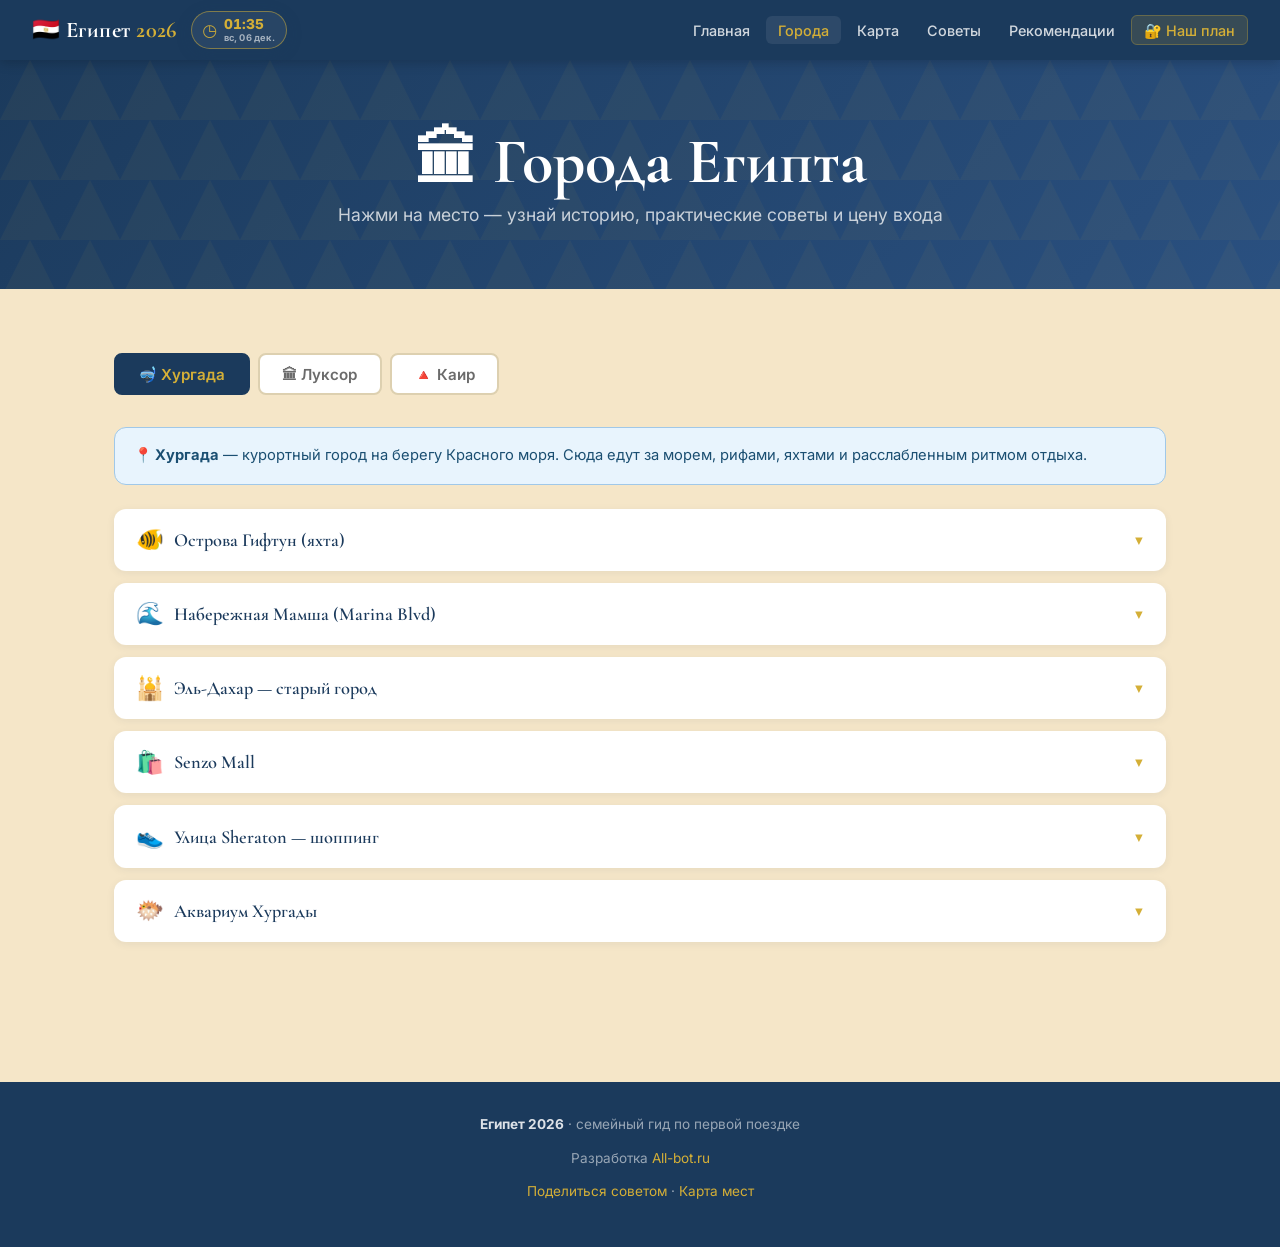
==== commit 15cbe248: "Update Egypt guide content and widgets" ====
--- a/cities.html
+++ b/cities.html
@@ -5,6 +5,15 @@
   <meta name="viewport" content="width=device-width, initial-scale=1.0">
   <title>Города — Египет 2026</title>
   <meta name="description" content="Путеводитель по Хургаде, Луксору и Каиру: что посмотреть, история мест, советы и цены.">
+  <meta name="theme-color" content="#1B3A5C">
+  <meta property="og:title" content="Города — Египет 2026">
+  <meta property="og:description" content="Гиды по городам Египта от All-bot.ru.">
+  <meta property="og:image" content="https://egypt.all-bot.ru/images/site-preview.jpg">
+  <meta property="og:type" content="website">
+  <link rel="apple-touch-icon" sizes="180x180" href="apple-touch-icon.png">
+  <link rel="icon" type="image/png" sizes="32x32" href="favicon-32x32.png">
+  <link rel="icon" type="image/png" sizes="16x16" href="favicon-16x16.png">
+  <link rel="manifest" href="site.webmanifest">
   <link rel="stylesheet" href="css/style.css">
 </head>
 <body>
@@ -13,14 +22,6 @@
 <nav class="navbar">
   <div class="navbar-left">
     <a class="navbar-brand" href="index.html">🇪🇬 <span>Египет</span> 2026</a>
-    <div class="music-player music-player-nav" id="music-player">
-      <audio id="bg-audio" loop src="Kadir Demir - Desert Queen.mp3" preload="none"></audio>
-      <button class="music-btn" id="music-btn" onclick="toggleMusic()" title="Kadir Demir — Desert Queen" aria-label="Включить музыку">
-        <span class="music-note">♪</span>
-        <div class="music-bars"><span></span><span></span><span></span><span></span></div>
-      </button>
-      <div class="music-label">Атмосфера Египта</div>
-    </div>
   </div>
   <button class="nav-toggle" aria-label="Меню"><span></span><span></span><span></span></button>
   <ul class="nav-links">
@@ -297,6 +298,51 @@
           <div class="acc-meta">
             <span class="acc-tag price">💰 ~$5 за лодку туда-обратно</span>
             <span class="acc-tag tip">⏱ 1–2 часа</span>
+          </div>
+        </div>
+      </div>
+
+      <!-- Вечерний Луксор -->
+      <div class="accordion-item">
+        <button class="accordion-btn">
+          <span class="acc-left"><span class="acc-icon">🌆</span> Вечером в Луксоре: отдых без спешки</span>
+          <span class="accordion-arrow">▼</span>
+        </button>
+        <div class="accordion-body">
+          <p>После храмов, жары и длинных переходов Луксор лучше не добивать ещё одной “обязательной программой”. Вечером здесь приятнее замедлиться: Нил, набережная, чай, крыши, лёгкая прогулка и восстановление сил.</p>
+          <div class="grid-2" style="margin-top:1rem;">
+            <div class="tip-box">
+              <strong>🧖 Спа или хаммам</strong><br>
+              Хороший вариант после Долины царей и Карнака. В городе есть спа и хаммамы: пар, мягкий пилинг и массаж помогают снять усталость после долгих прогулок.
+            </div>
+            <div class="tip-box">
+              <strong>⛵ Фелука на закате</strong><br>
+              Плавная прогулка по Нилу на традиционной лодке. Обычно капитаны предлагают чай или небольшие закуски, а город с воды вечером выглядит совсем иначе.
+            </div>
+            <div class="tip-box">
+              <strong>🌊 Корниш и рынок</strong><br>
+              После дневной жары можно гулять по набережной вдоль Нила. А рынок в центре оживает к вечеру: специи, ткани, сувениры и намного приятнее, чем под полуденным солнцем.
+            </div>
+            <div class="tip-box">
+              <strong>🍽️ Ресторан на крыше</strong><br>
+              Ужин или мятный чай на террасе с видом на Нил — очень правильный формат Луксора. Можно смотреть закат, городские огни и никуда не торопиться.
+            </div>
+            <div class="tip-box">
+              <strong>☕ Кофейня и шиша</strong><br>
+              Если хочется просто посидеть, ищите местную кофейню: чай, каркаде, сладости, разговоры вокруг и спокойный вечерний ритм.
+            </div>
+            <div class="tip-box">
+              <strong>🏺 Небольшие музеи</strong><br>
+              Музей мумификации и музей Луксора можно оставить на вечер: после 17:00 обычно спокойнее и не так жарко, чем днём на открытых объектах.
+            </div>
+            <div class="tip-box">
+              <strong>🐴 Конная повозка</strong><br>
+              Неторопливая прогулка вечером позволяет увидеть подсвеченные улицы и жилые кварталы без длинной ходьбы. Цену лучше договорить до посадки.
+            </div>
+          </div>
+          <div class="acc-meta">
+            <span class="acc-tag tip">⏰ Лучшее время: после 17:00</span>
+            <span class="acc-tag tip">💡 Не планируй слишком плотно — Луксор хорошо работает в медленном темпе</span>
           </div>
         </div>
       </div>
--- a/css/style.css
+++ b/css/style.css
@@ -112,6 +112,189 @@
 }
 .nav-private a:hover { background: rgba(212,175,55,0.25); }
 
+.egypt-time-btn {
+  min-height: 38px;
+  padding: 0.28rem 0.72rem 0.28rem 0.62rem;
+  border-radius: 999px;
+  border: 1px solid rgba(212,175,55,0.52);
+  background: rgba(255,255,255,0.06);
+  color: var(--white);
+  display: inline-flex;
+  align-items: center;
+  gap: 0.42rem;
+  font-family: var(--font-b);
+  font-size: 0.86rem;
+  font-weight: 800;
+  letter-spacing: 0.01em;
+  line-height: 1;
+  cursor: pointer;
+  white-space: nowrap;
+  box-shadow: 0 4px 16px rgba(27,58,92,0.22);
+  transition: transform 0.2s, border-color 0.2s, background 0.2s;
+}
+.egypt-time-btn:hover {
+  transform: translateY(-1px);
+  border-color: rgba(212,175,55,0.85);
+  background: rgba(212,175,55,0.14);
+}
+.egypt-time-icon {
+  color: rgba(212,175,55,0.92);
+  font-size: 1.05rem;
+  line-height: 1;
+}
+.egypt-time-main {
+  display: grid;
+  gap: 0.08rem;
+  text-align: left;
+}
+.egypt-time-value {
+  color: var(--gold);
+  font-variant-numeric: tabular-nums;
+}
+.egypt-time-date {
+  color: rgba(255,255,255,0.58);
+  font-size: 0.58rem;
+  font-weight: 700;
+  letter-spacing: 0.02em;
+  text-transform: lowercase;
+}
+
+.time-overlay {
+  position: fixed;
+  inset: 0;
+  z-index: 1300;
+  display: none;
+  align-items: center;
+  justify-content: center;
+  padding: 1.25rem;
+  background: rgba(27,58,92,0.58);
+}
+.time-overlay.open { display: flex; }
+.time-modal {
+  width: 100%;
+  max-width: 500px;
+  overflow: hidden;
+  border-radius: 22px;
+  background: var(--white);
+  box-shadow: 0 24px 60px rgba(0,0,0,0.22);
+}
+.time-head {
+  background: linear-gradient(135deg, var(--navy), var(--navy-lt));
+  color: var(--white);
+  padding: 1.15rem 1.25rem;
+  display: flex;
+  align-items: flex-start;
+  justify-content: space-between;
+  gap: 1rem;
+}
+.time-kicker {
+  color: var(--gold);
+  font-size: 0.74rem;
+  font-weight: 800;
+  letter-spacing: 0.12em;
+  text-transform: uppercase;
+  margin-bottom: 0.22rem;
+}
+.time-head h3 {
+  color: var(--white);
+  font-size: 1.45rem;
+  margin: 0;
+}
+.time-head p {
+  margin: 0.2rem 0 0;
+  color: rgba(255,255,255,0.68);
+  font-size: 0.88rem;
+}
+.time-close {
+  width: 36px;
+  height: 36px;
+  border-radius: 999px;
+  border: 1px solid rgba(255,255,255,0.15);
+  background: rgba(255,255,255,0.1);
+  color: var(--white);
+  font-size: 1.2rem;
+  cursor: pointer;
+  flex: 0 0 auto;
+}
+.time-body { padding: 1.25rem; }
+.time-egypt-now {
+  color: var(--navy);
+  font-family: var(--font-h);
+  font-size: clamp(2.8rem, 12vw, 4rem);
+  font-weight: 700;
+  line-height: 0.95;
+  text-align: center;
+  font-variant-numeric: tabular-nums;
+}
+.time-note {
+  max-width: 390px;
+  margin: 0.75rem auto 1.1rem;
+  color: var(--text-lt);
+  text-align: center;
+  font-size: 0.88rem;
+}
+.time-zones {
+  display: grid;
+  gap: 0.45rem;
+}
+.time-zone-row {
+  display: grid;
+  grid-template-columns: minmax(0, 1fr) minmax(60px, 1fr) minmax(54px, 1fr);
+  align-items: center;
+  gap: 0.55rem;
+  padding: 0.72rem 0.85rem;
+  border: 1px solid rgba(27,58,92,0.08);
+  border-radius: 12px;
+  background: #fffaf0;
+}
+.time-zone-row.is-day {
+  background: linear-gradient(135deg, #fff9e7, #fffdf7);
+  border-color: rgba(212,175,55,0.25);
+}
+.time-zone-row.is-twilight {
+  background: linear-gradient(135deg, #fff0dc, #f7eef7);
+  border-color: rgba(204,132,68,0.24);
+}
+.time-zone-row.is-night {
+  background: linear-gradient(135deg, #203b5c, #14283f);
+  border-color: rgba(212,175,55,0.18);
+}
+.time-city {
+  color: var(--navy);
+  font-weight: 800;
+  min-width: 0;
+  overflow: hidden;
+  text-overflow: ellipsis;
+  white-space: nowrap;
+}
+.time-zone-row.is-night .time-city,
+.time-zone-row.is-night .time-clock {
+  color: rgba(255,255,255,0.92);
+}
+.time-clock {
+  color: var(--text);
+  font-weight: 800;
+  font-variant-numeric: tabular-nums;
+  text-align: right;
+  justify-self: end;
+}
+.time-diff {
+  min-width: 0;
+  padding: 0.18rem 0.48rem;
+  border-radius: 999px;
+  background: rgba(212,175,55,0.16);
+  color: #8B6914;
+  text-align: center;
+  font-size: 0.76rem;
+  font-weight: 800;
+  white-space: nowrap;
+  justify-self: center;
+}
+.time-zone-row.is-night .time-diff {
+  background: rgba(212,175,55,0.14);
+  color: var(--gold);
+}
+
 /* Mobile hamburger */
 .nav-toggle {
   display: none;
@@ -148,6 +331,12 @@
     min-width: 0;
     gap: 0.55rem;
   }
+  .egypt-time-btn {
+    min-height: 34px;
+    padding: 0.24rem 0.5rem;
+    font-size: 0.78rem;
+  }
+  .egypt-time-date { display: none; }
   .nav-toggle { display: flex; }
   .nav-toggle {
     flex-shrink: 0;
@@ -181,6 +370,33 @@
     pointer-events: auto;
   }
   .nav-links a { padding: 0.6rem 1rem; font-size: 1rem; }
+  .time-overlay {
+    align-items: flex-end;
+    padding: 0.9rem;
+  }
+  .time-modal {
+    border-radius: 20px;
+    max-height: calc(100vh - 1.8rem);
+    overflow-y: auto;
+  }
+  .time-zone-row {
+    grid-template-columns: minmax(0, 1fr) minmax(52px, 0.72fr) minmax(46px, 0.72fr);
+    gap: 0.42rem;
+    padding: 0.64rem 0.68rem;
+  }
+  .time-diff {
+    grid-column: auto;
+    justify-self: center;
+    min-width: 0;
+    padding: 0.16rem 0.4rem;
+    font-size: 0.7rem;
+  }
+  .time-clock {
+    font-size: 0.9rem;
+  }
+  .time-city {
+    font-size: 0.9rem;
+  }
 }
 
 /* ── Page Hero ── */
@@ -675,37 +891,6 @@
 .hero h1 em { color: var(--gold); font-style: normal; }
 .hero-sub { color: rgba(255,255,255,0.70); font-size: 1.15rem; margin-bottom: 2.5rem; }
 
-.countdown-bar {
-  display: flex;
-  justify-content: center;
-  gap: 1.5rem;
-  margin-bottom: 2.5rem;
-  flex-wrap: wrap;
-}
-.countdown-item {
-  text-align: center;
-}
-.countdown-num {
-  font-family: var(--font-h);
-  font-size: 2.8rem;
-  font-weight: 700;
-  color: var(--gold);
-  line-height: 1;
-  display: block;
-}
-.countdown-lbl {
-  font-size: 0.75rem;
-  color: rgba(255,255,255,0.55);
-  text-transform: uppercase;
-  letter-spacing: 0.1em;
-}
-.countdown-sep {
-  font-size: 2rem;
-  color: rgba(212,175,55,0.4);
-  line-height: 1;
-  padding-top: 0.25rem;
-}
-
 .hero-btns { display: flex; gap: 1rem; justify-content: center; flex-wrap: wrap; }
 
 @media (max-width: 720px) {
@@ -720,10 +905,6 @@
   .hero-sub {
     font-size: 1rem;
     margin-bottom: 1.5rem;
-  }
-  .countdown-bar {
-    gap: 1rem;
-    margin-bottom: 1.75rem;
   }
 }
 
@@ -836,118 +1017,6 @@
 }
 .footer a { color: var(--gold); }
 .footer strong { color: rgba(255,255,255,0.85); }
-
-/* ── Music Player ── */
-.music-player {
-  display: flex;
-  flex-direction: column;
-  align-items: center;
-  gap: 0.25rem;
-}
-
-.music-player-nav {
-  position: relative;
-  z-index: 321;
-  width: 40px;
-  min-width: 40px;
-  justify-content: center;
-}
-
-.music-btn {
-  width: 40px;
-  height: 40px;
-  border-radius: 50%;
-  background: var(--navy);
-  border: 2px solid var(--gold);
-  cursor: pointer;
-  display: flex;
-  align-items: center;
-  justify-content: center;
-  box-shadow: 0 4px 18px rgba(27,58,92,0.35);
-  transition: transform 0.2s, box-shadow 0.2s, background 0.2s;
-  position: relative;
-  overflow: hidden;
-}
-.music-btn:hover {
-  transform: scale(1.08);
-  box-shadow: 0 6px 24px rgba(212,175,55,0.35);
-  background: var(--navy-lt);
-}
-.music-btn.playing { background: var(--navy-lt); }
-
-.music-note {
-  font-size: 1.15rem;
-  color: var(--gold);
-  line-height: 1;
-  transition: opacity 0.2s;
-  user-select: none;
-}
-.music-btn.playing .music-note { opacity: 0; position: absolute; }
-
-/* Equalizer bars — hidden when paused */
-.music-bars {
-  display: flex;
-  align-items: flex-end;
-  gap: 2px;
-  height: 18px;
-  opacity: 0;
-  position: absolute;
-  transition: opacity 0.2s;
-}
-.music-btn.playing .music-bars { opacity: 1; }
-.music-bars span {
-  display: block;
-  width: 3px;
-  background: var(--gold);
-  border-radius: 2px;
-  animation: none;
-}
-.music-btn.playing .music-bars span:nth-child(1) { animation: eq1 0.8s ease-in-out infinite alternate; }
-.music-btn.playing .music-bars span:nth-child(2) { animation: eq2 0.6s ease-in-out infinite alternate; }
-.music-btn.playing .music-bars span:nth-child(3) { animation: eq3 0.9s ease-in-out infinite alternate; }
-.music-btn.playing .music-bars span:nth-child(4) { animation: eq4 0.5s ease-in-out infinite alternate; }
-
-@keyframes eq1 { from { height: 6px; } to { height: 20px; } }
-@keyframes eq2 { from { height: 14px; } to { height: 8px; } }
-@keyframes eq3 { from { height: 4px; } to { height: 18px; } }
-@keyframes eq4 { from { height: 10px; } to { height: 6px; } }
-
-.music-label {
-  position: absolute;
-  top: calc(100% + 6px);
-  left: 50%;
-  transform: translate(-50%, 4px);
-  background: rgba(27,58,92,0.85);
-  color: var(--gold);
-  font-size: 0.64rem;
-  font-weight: 500;
-  padding: 0.1rem 0.45rem;
-  border-radius: 10px;
-  white-space: nowrap;
-  opacity: 0;
-  transition: opacity 0.25s, transform 0.25s;
-  pointer-events: none;
-  letter-spacing: 0.03em;
-  border: 1px solid rgba(212,175,55,0.25);
-}
-.music-player:hover .music-label {
-  opacity: 1;
-  transform: translate(-50%, 0);
-}
-
-@media (max-width: 720px) {
-  .music-btn {
-    width: 38px;
-    height: 38px;
-  }
-  .music-player-nav {
-    width: 38px;
-    min-width: 38px;
-  }
-  .music-label {
-    display: none;
-  }
-}
 
 /* Utility */
 .text-center { text-align: center; }
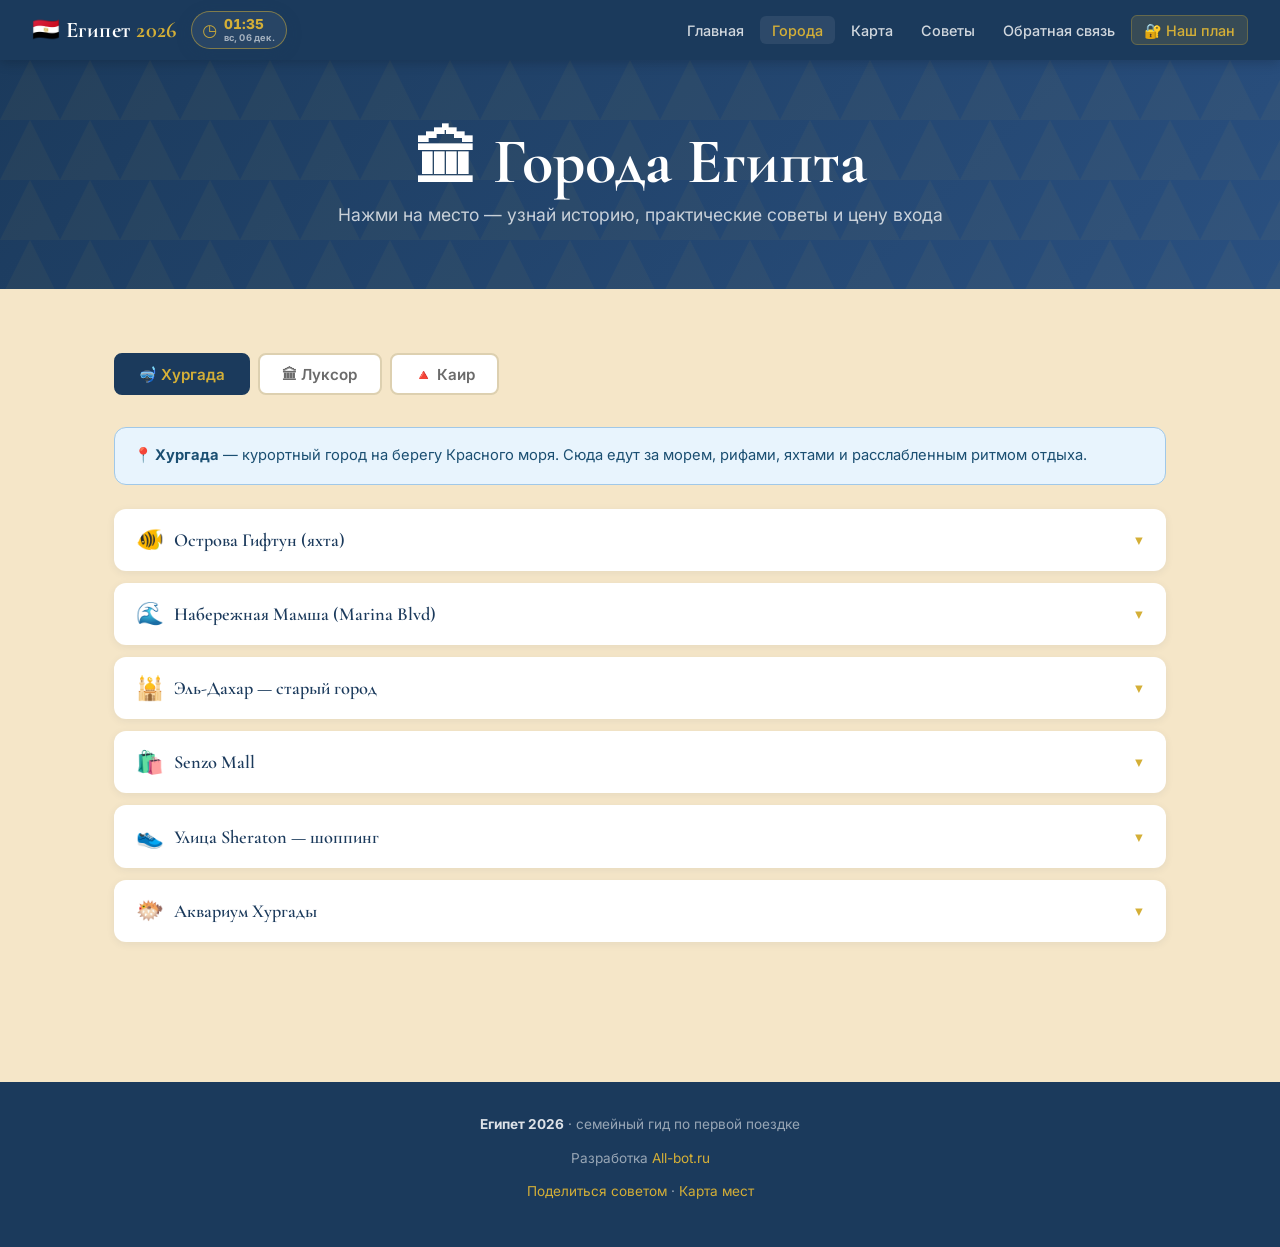
==== commit 50246dc4: "Update Egypt guide content and map" ====
--- a/cities.html
+++ b/cities.html
@@ -29,7 +29,7 @@
     <li><a href="cities.html">Города</a></li>
     <li><a href="map.html">Карта</a></li>
     <li><a href="tips.html">Советы</a></li>
-    <li><a href="feedback.html">Рекомендации</a></li>
+    <li><a href="feedback.html">Обратная связь</a></li>
     <li class="nav-private"><a href="private.html">🔐 Наш план</a></li>
   </ul>
 </nav>
--- a/css/style.css
+++ b/css/style.css
@@ -53,7 +53,7 @@
 .navbar {
   position: sticky;
   top: 0;
-  z-index: 100;
+  z-index: 1400;
   background: var(--navy);
   display: flex;
   align-items: center;
@@ -317,7 +317,7 @@
     padding: 0 0.9rem;
     gap: 0.75rem;
     position: sticky;
-    z-index: 300;
+    z-index: 1400;
   }
   .navbar-brand {
     font-size: 1.08rem;
@@ -348,7 +348,7 @@
     background: rgba(255,255,255,0.06);
     border: 1px solid rgba(255,255,255,0.08);
     position: relative;
-    z-index: 320;
+    z-index: 1420;
   }
   .nav-links {
     position: fixed;
@@ -362,7 +362,7 @@
     box-shadow: 0 8px 24px rgba(0,0,0,0.3);
     opacity: 0;
     pointer-events: none;
-    z-index: 310;
+    z-index: 1410;
   }
   .nav-links.open {
     transform: translateY(0);
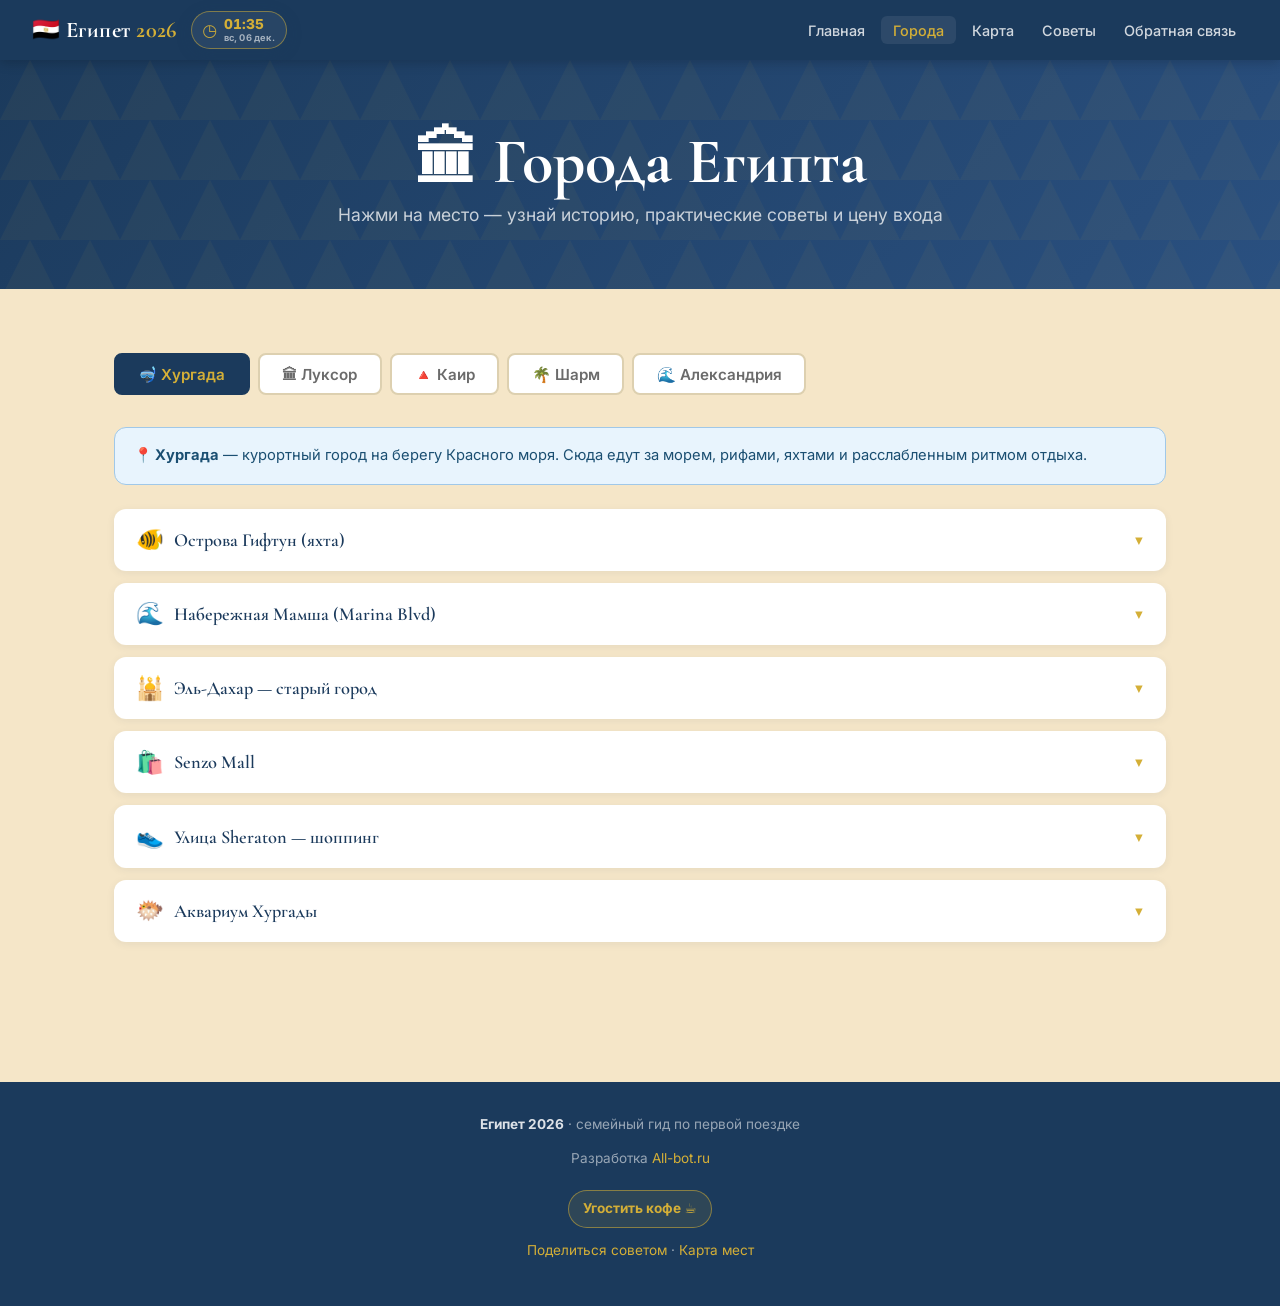
==== commit 5f6de041: "Add Egypt guide support modal and map updates" ====
--- a/cities.html
+++ b/cities.html
@@ -4,7 +4,7 @@
   <meta charset="UTF-8">
   <meta name="viewport" content="width=device-width, initial-scale=1.0">
   <title>Города — Египет 2026</title>
-  <meta name="description" content="Путеводитель по Хургаде, Луксору и Каиру: что посмотреть, история мест, советы и цены.">
+  <meta name="description" content="Путеводитель по Хургаде, Луксору, Каиру, Шарм-эль-Шейху и Александрии: что посмотреть, история мест, советы и цены.">
   <meta name="theme-color" content="#1B3A5C">
   <meta property="og:title" content="Города — Египет 2026">
   <meta property="og:description" content="Гиды по городам Египта от All-bot.ru.">
@@ -30,7 +30,6 @@
     <li><a href="map.html">Карта</a></li>
     <li><a href="tips.html">Советы</a></li>
     <li><a href="feedback.html">Обратная связь</a></li>
-    <li class="nav-private"><a href="private.html">🔐 Наш план</a></li>
   </ul>
 </nav>
 
@@ -47,6 +46,8 @@
       <button class="tab-btn active" data-tab="hurghada">🤿 Хургада</button>
       <button class="tab-btn" data-tab="luxor">🏛 Луксор</button>
       <button class="tab-btn" data-tab="cairo">🔺 Каир</button>
+      <button class="tab-btn" data-tab="sharm">🌴 Шарм</button>
+      <button class="tab-btn" data-tab="alexandria">🌊 Александрия</button>
     </div>
 
     <!-- ══════════════════ HURGHADA ══════════════════ -->
@@ -122,11 +123,13 @@
           <span class="accordion-arrow">▼</span>
         </button>
         <div class="accordion-body">
-          <p>Крупнейший торговый центр Хургады: 4 этажа, более 150 магазинов, кинотеатр, фудкорт, детская зона. Есть Carrefour (супермаркет), аптеки, обменники.</p>
-          <p>Хорошее место купить постельное белье из египетского хлопка — качество отличное, цены фиксированные (без торга). Также есть Adidas, Puma, LC Waikiki.</p>
+          <p>Крупный торговый центр Хургады с супермаркетом, аптекой, кафе и большим количеством магазинов. Это хороший контраст к базарам: спокойно, чисто, понятные цены и без торгового давления.</p>
+          <p>По нашему опыту, туда реально стоит зайти не “на всякий случай”, а нормально пройтись: в итоге мы набрали много всего. Особенно приятно смотреть местные магазины — вещи часто выглядят классно, сидят хорошо и стоят дешевле, чем ожидаешь.</p>
+          <p>Отдельный плюс — распродажи. Если попали на скидки, можно очень удачно взять одежду, текстиль и всякие бытовые мелочи без торга и без ощущения, что тебя пытаются развести.</p>
           <div class="acc-meta">
             <span class="acc-tag price">💰 Вход бесплатный</span>
             <span class="acc-tag tip">💡 Цены фиксированные — торговаться не принято</span>
+            <span class="acc-tag tip">💡 Особенно хорош по распродажам</span>
             <span class="acc-tag tip">⏰ Открыт до 23:00</span>
           </div>
         </div>
@@ -169,6 +172,14 @@
     <div class="tab-panel" data-panel="luxor" id="luxor">
       <div class="alert alert-info" style="margin-bottom:1.5rem;">
         <strong>📍 Луксор</strong> — «самый большой открытый музей мира». Западный берег — усыпальницы. Восточный берег — храмы и городская жизнь. Закат на фелуке — отдельное удовольствие.
+      </div>
+
+      <div class="tip-box" style="margin-bottom:1.5rem;">
+        <strong>📎 Допматериал по Луксору.</strong> Если хочется отдельно открыть всё более структурно, вот презентация по Луксору — удобно пролистать заранее перед поездкой или держать под рукой на телефоне.
+        <div style="display:flex;flex-wrap:wrap;gap:0.7rem;margin-top:0.9rem;">
+          <a href="downloads/luxor-presentation.pptx" class="btn btn-primary" download>Скачать презентацию</a>
+          <a href="downloads/luxor-presentation.pptx" class="btn btn-white" target="_blank" rel="noopener noreferrer">Открыть файл</a>
+        </div>
       </div>
 
       <!-- Карнак -->
@@ -471,6 +482,151 @@
       </div>
     </div>
 
+    <!-- ══════════════════ SHARM ══════════════════ -->
+    <div class="tab-panel" data-panel="sharm" id="sharm">
+      <div class="alert alert-info" style="margin-bottom:1.5rem;">
+        <strong>📍 Шарм-эль-Шейх</strong> — курорт на юге Синая. Сюда едут за рифами, дайвингом, красивыми бухтами и более “открыточным” морским Египтом.
+      </div>
+
+      <div class="accordion-item">
+        <button class="accordion-btn">
+          <span class="acc-left"><span class="acc-icon">🌴</span> Naama Bay</span>
+          <span class="accordion-arrow">▼</span>
+        </button>
+        <div class="accordion-body">
+          <p>Центральная прогулочная зона Шарма: отели, кафе, магазины, пляжи и вся туристическая жизнь. Удобна, если хочется жить в месте, где вечером есть куда выйти пешком.</p>
+          <p>Это хороший первый ориентир по городу: здесь легче всего понять ритм Шарма, найти рестораны и не чувствовать себя “оторванным” от всего.</p>
+          <div class="acc-meta">
+            <span class="acc-tag price">💰 Прогулка бесплатна</span>
+            <span class="acc-tag tip">⏰ Лучше вечером</span>
+            <span class="acc-tag tip">📍 Удобная база для первого дня</span>
+          </div>
+        </div>
+      </div>
+
+      <div class="accordion-item">
+        <button class="accordion-btn">
+          <span class="acc-left"><span class="acc-icon">🐠</span> Ras Mohammed</span>
+          <span class="accordion-arrow">▼</span>
+        </button>
+        <div class="accordion-body">
+          <p>Национальный парк и одна из самых известных морских точек Египта. Сюда едут за сильным снорклингом, дайвингом и той самой картинкой “риф почти как аквариум”.</p>
+          <p>Если Хургада — более мягкий вход в тему моря, то Ras Mohammed уже про очень серьёзное качество подводного мира.</p>
+          <div class="acc-meta">
+            <span class="acc-tag must">⭐ Must see</span>
+            <span class="acc-tag tip">🤿 Снорклинг / дайвинг</span>
+            <span class="acc-tag tip">⏱ Лучше на полдня или день</span>
+          </div>
+        </div>
+      </div>
+
+      <div class="accordion-item">
+        <button class="accordion-btn">
+          <span class="acc-left"><span class="acc-icon">🕌</span> Old Market и мечеть Аль-Сахаба</span>
+          <span class="accordion-arrow">▼</span>
+        </button>
+        <div class="accordion-body">
+          <p>Старый рынок Шарма — это уже не только сувениры, но и нормальная вечерняя атмосфера: фрукты, кальяны, сладости, огни и большая мечеть Аль-Сахаба, которая красиво подсвечивается ночью.</p>
+          <p>Хорошее место для прогулки, если хочется немного “египетского вайба”, а не только отельной курортности.</p>
+          <div class="acc-meta">
+            <span class="acc-tag tip">🌙 Особенно красиво вечером</span>
+            <span class="acc-tag tip">💡 Торг здесь уместен</span>
+          </div>
+        </div>
+      </div>
+
+      <div class="accordion-item">
+        <button class="accordion-btn">
+          <span class="acc-left"><span class="acc-icon">✨</span> SOHO Square</span>
+          <span class="accordion-arrow">▼</span>
+        </button>
+        <div class="accordion-body">
+          <p>Аккуратная вечерняя зона с подсветкой, кафе, магазинами и более “глянцевым” курортным ощущением. Подходит, если хочется просто красиво пройтись без суеты рынка.</p>
+          <div class="acc-meta">
+            <span class="acc-tag price">💰 Вход свободный</span>
+            <span class="acc-tag tip">📸 Хорошо для вечерних фото</span>
+          </div>
+        </div>
+      </div>
+    </div>
+
+    <!-- ══════════════════ ALEXANDRIA ══════════════════ -->
+    <div class="tab-panel" data-panel="alexandria" id="alexandria">
+      <div class="alert alert-info" style="margin-bottom:1.5rem;">
+        <strong>📍 Александрия</strong> — Египет у Средиземного моря. Здесь уже совсем другое настроение: ветер, набережные, эллинистическая история, море и более северный городской ритм.
+      </div>
+
+      <div class="accordion-item">
+        <button class="accordion-btn">
+          <span class="acc-left"><span class="acc-icon">📚</span> Bibliotheca Alexandrina</span>
+          <span class="accordion-arrow">▼</span>
+        </button>
+        <div class="accordion-body">
+          <p>Современная библиотека и один из символов новой Александрии. Это не “просто здание”, а целый культурный центр с выставками и сильной архитектурой.</p>
+          <div class="acc-meta">
+            <span class="acc-tag must">⭐ Must see</span>
+            <span class="acc-tag tip">🏛 Современная Александрия</span>
+          </div>
+        </div>
+      </div>
+
+      <div class="accordion-item">
+        <button class="accordion-btn">
+          <span class="acc-left"><span class="acc-icon">🏰</span> Цитадель Кайт-Бей</span>
+          <span class="accordion-arrow">▼</span>
+        </button>
+        <div class="accordion-body">
+          <p>Крепость у моря на месте легендарного Александрийского маяка. Это одна из самых красивых точек города, где история и морской пейзаж работают вместе.</p>
+          <div class="acc-meta">
+            <span class="acc-tag tip">🌊 Лучший морской вид</span>
+            <span class="acc-tag tip">📸 Очень фотогенично</span>
+          </div>
+        </div>
+      </div>
+
+      <div class="accordion-item">
+        <button class="accordion-btn">
+          <span class="acc-left"><span class="acc-icon">🚋</span> Corniche и городская набережная</span>
+          <span class="accordion-arrow">▼</span>
+        </button>
+        <div class="accordion-body">
+          <p>Длинная набережная Александрии — это лучший способ почувствовать город: море, ветер, старые дома, кафе и совсем не тот Египет, который ожидают после Каира или Хургады.</p>
+          <div class="acc-meta">
+            <span class="acc-tag tip">💡 Хорошо без плана, просто гулять</span>
+            <span class="acc-tag tip">🌅 Особенно приятно к вечеру</span>
+          </div>
+        </div>
+      </div>
+
+      <div class="accordion-item">
+        <button class="accordion-btn">
+          <span class="acc-left"><span class="acc-icon">🌿</span> Дворец и сады Монтаза</span>
+          <span class="accordion-arrow">▼</span>
+        </button>
+        <div class="accordion-body">
+          <p>Большой зелёный парк у моря с дворцовым комплексом. Хороший вариант, если хочется передышки от плотной городской среды и просто красивой прогулки.</p>
+          <div class="acc-meta">
+            <span class="acc-tag tip">🌳 Простор и воздух</span>
+            <span class="acc-tag tip">📍 Хорошо на полдня</span>
+          </div>
+        </div>
+      </div>
+
+      <div class="accordion-item">
+        <button class="accordion-btn">
+          <span class="acc-left"><span class="acc-icon">⚱️</span> Катакомбы Ком-эш-Шукафа</span>
+          <span class="accordion-arrow">▼</span>
+        </button>
+        <div class="accordion-body">
+          <p>Подземный некрополь, где смешались египетские, греческие и римские мотивы. Это одна из самых необычных исторических точек Александрии.</p>
+          <div class="acc-meta">
+            <span class="acc-tag tip">🏛 Египет + античность</span>
+            <span class="acc-tag tip">⏱ 45–60 минут</span>
+          </div>
+        </div>
+      </div>
+    </div>
+
   </div><!-- /container -->
 </section>
 
@@ -478,6 +634,7 @@
 <footer class="footer">
   <p><strong>Египет 2026</strong> · семейный гид по первой поездке</p>
   <p style="margin-top:0.3rem;">Разработка <a href="https://all-bot.ru" target="_blank" rel="noopener noreferrer">All-bot.ru</a></p>
+  <p><button class="support-footer-btn" type="button" data-support-trigger>Угостить кофе ☕</button></p>
   <p style="margin-top:0.3rem;"><a href="feedback.html">Поделиться советом</a> · <a href="map.html">Карта мест</a></p>
 </footer>
 
@@ -487,7 +644,7 @@
 // Handle URL hash for direct city link
 document.addEventListener('DOMContentLoaded', () => {
   const hash = location.hash.replace('#', '');
-  if (hash && ['hurghada', 'luxor', 'cairo'].includes(hash)) {
+  if (hash && ['hurghada', 'luxor', 'cairo', 'sharm', 'alexandria'].includes(hash)) {
     document.querySelectorAll('.tab-btn').forEach(b => b.classList.remove('active'));
     document.querySelectorAll('.tab-panel').forEach(p => p.classList.remove('active'));
     const btn = document.querySelector(`[data-tab="${hash}"]`);
--- a/css/style.css
+++ b/css/style.css
@@ -104,13 +104,6 @@
   color: var(--gold);
   background: rgba(255,255,255,0.08);
 }
-
-.nav-private a {
-  background: rgba(212,175,55,0.15);
-  border: 1px solid rgba(212,175,55,0.3);
-  color: var(--gold) !important;
-}
-.nav-private a:hover { background: rgba(212,175,55,0.25); }
 
 .egypt-time-btn {
   min-height: 38px;
@@ -1018,6 +1011,255 @@
 .footer a { color: var(--gold); }
 .footer strong { color: rgba(255,255,255,0.85); }
 
+.support-footer-btn {
+  margin-top: 0.55rem;
+  display: inline-flex;
+  align-items: center;
+  justify-content: center;
+  gap: 0.35rem;
+  min-height: 38px;
+  padding: 0.45rem 0.9rem;
+  border-radius: 999px;
+  border: 1px solid rgba(212,175,55,0.55);
+  background: rgba(212,175,55,0.1);
+  color: var(--gold);
+  font: inherit;
+  font-weight: 700;
+  cursor: pointer;
+  transition: transform 0.2s, background 0.2s, border-color 0.2s;
+}
+.support-footer-btn:hover {
+  transform: translateY(-1px);
+  border-color: rgba(212,175,55,0.9);
+  background: rgba(212,175,55,0.18);
+}
+
+.support-overlay {
+  position: fixed;
+  inset: 0;
+  z-index: 2600;
+  display: none;
+  align-items: center;
+  justify-content: center;
+  padding: 1.25rem;
+  background: rgba(18, 39, 62, 0.62);
+  backdrop-filter: blur(4px);
+}
+.support-overlay.open { display: flex; }
+.support-modal {
+  position: relative;
+  width: min(100%, 500px);
+  max-height: calc(100vh - 2.5rem);
+  overflow-y: auto;
+  border: 1px solid rgba(212,175,55,0.45);
+  border-radius: 26px;
+  background:
+    radial-gradient(circle at 88% 12%, rgba(212,175,55,0.16), transparent 34%),
+    linear-gradient(145deg, #fffdf7 0%, #f8edda 100%);
+  box-shadow: 0 28px 80px rgba(0,0,0,0.28);
+  padding: 1.65rem;
+  color: var(--text);
+}
+.support-modal::before {
+  content: '';
+  position: absolute;
+  inset: 10px;
+  border: 1px solid rgba(212,175,55,0.28);
+  border-radius: 20px;
+  pointer-events: none;
+}
+.support-close {
+  position: absolute;
+  top: 0.75rem;
+  right: 0.75rem;
+  z-index: 2;
+  width: 36px;
+  height: 36px;
+  border: 1px solid rgba(27,58,92,0.1);
+  border-radius: 999px;
+  background: rgba(255,255,255,0.72);
+  color: var(--navy);
+  font-size: 1.35rem;
+  line-height: 1;
+  cursor: pointer;
+}
+.support-ornament {
+  width: 48px;
+  height: 48px;
+  display: grid;
+  place-items: center;
+  border-radius: 18px;
+  background: var(--navy);
+  color: var(--gold);
+  box-shadow: 0 10px 28px rgba(27,58,92,0.2);
+  font-size: 1.45rem;
+  margin-bottom: 0.75rem;
+}
+.support-kicker {
+  margin: 0 0 0.25rem;
+  color: #9b7318;
+  font-size: 0.72rem;
+  font-weight: 800;
+  letter-spacing: 0.16em;
+  text-transform: uppercase;
+}
+.support-modal h3 {
+  margin: 0 2.5rem 0.55rem 0;
+  color: var(--navy);
+  font-size: clamp(1.7rem, 5vw, 2.05rem);
+}
+.support-lead {
+  color: var(--text-lt);
+  font-size: 0.95rem;
+  line-height: 1.55;
+}
+.support-legal {
+  margin: 0.85rem 0 0;
+  color: rgba(107,107,107,0.82);
+  font-size: 0.76rem;
+  text-align: center;
+}
+.support-amounts {
+  display: grid;
+  grid-template-columns: repeat(3, minmax(0, 1fr));
+  gap: 0.55rem;
+  margin: 0.55rem 0 0.8rem;
+}
+.support-amount-btn {
+  min-height: 52px;
+  border: 1px solid rgba(212,175,55,0.55);
+  border-radius: 15px;
+  background: rgba(255,255,255,0.72);
+  color: var(--navy);
+  font: inherit;
+  font-size: 1rem;
+  font-weight: 850;
+  cursor: pointer;
+  box-shadow: 0 8px 20px rgba(27,58,92,0.08);
+  transition: transform 0.2s, border-color 0.2s, background 0.2s;
+}
+.support-amount-btn:hover,
+.support-amount-btn.active {
+  transform: translateY(-1px);
+  border-color: var(--gold);
+  background: var(--navy);
+  color: var(--gold);
+}
+.support-custom-label {
+  display: block;
+  margin-bottom: 0.35rem;
+  color: var(--navy);
+  font-size: 0.82rem;
+  font-weight: 800;
+}
+.support-custom-row {
+  position: relative;
+  display: flex;
+  align-items: center;
+}
+.support-custom-input {
+  width: 100%;
+  min-height: 48px;
+  padding: 0.75rem 3rem 0.75rem 0.95rem;
+  border: 1px solid rgba(27,58,92,0.16);
+  border-radius: 16px;
+  background: rgba(255,255,255,0.82);
+  color: var(--navy);
+  font: inherit;
+  font-size: 1rem;
+  font-weight: 700;
+  outline: none;
+}
+.support-custom-input:focus {
+  border-color: var(--gold);
+  box-shadow: 0 0 0 4px rgba(212,175,55,0.16);
+}
+.support-ruble {
+  position: absolute;
+  right: 1rem;
+  color: var(--gold);
+  font-weight: 900;
+}
+.support-message {
+  min-height: 1.1rem;
+  margin: 0.35rem 0 0.55rem;
+  color: var(--text-lt);
+  font-size: 0.86rem;
+}
+.support-message.is-error { color: #9a5220; }
+.support-message.is-large {
+  padding: 0.75rem 0.85rem;
+  border-radius: 14px;
+  background: rgba(212,175,55,0.12);
+  color: #705419;
+}
+.support-consent {
+  margin: 0.15rem 0 0.85rem;
+  color: var(--text-lt);
+  font-size: 0.76rem;
+}
+.support-consent a,
+.support-links a {
+  color: var(--navy);
+  font-weight: 800;
+  text-decoration: underline;
+  text-decoration-color: rgba(212,175,55,0.7);
+  text-underline-offset: 3px;
+}
+.support-actions {
+  display: grid;
+  gap: 0.65rem;
+}
+.support-pay-btn,
+.support-contact-btn {
+  min-height: 50px;
+  border: 0;
+  border-radius: 16px;
+  background: linear-gradient(135deg, var(--gold), var(--gold-lt));
+  color: var(--navy);
+  font: inherit;
+  font-weight: 900;
+  cursor: pointer;
+  display: inline-flex;
+  align-items: center;
+  justify-content: center;
+  text-align: center;
+  box-shadow: 0 12px 26px rgba(212,175,55,0.28);
+}
+.support-pay-btn:disabled {
+  cursor: not-allowed;
+  opacity: 0.55;
+  box-shadow: none;
+}
+.support-contact-btn {
+  display: none;
+  background: var(--navy);
+  color: var(--gold);
+}
+.support-contact-btn.is-visible { display: inline-flex; }
+.support-links {
+  display: flex;
+  align-items: center;
+  justify-content: center;
+  gap: 0.45rem;
+  margin-top: 0.6rem;
+  font-size: 0.8rem;
+}
+
+@media (max-width: 520px) {
+  .support-modal {
+    padding: 1.25rem;
+    border-radius: 22px;
+  }
+  .support-amounts {
+    gap: 0.45rem;
+  }
+  .support-amount-btn {
+    min-height: 48px;
+    font-size: 0.94rem;
+  }
+}
+
 /* Utility */
 .text-center { text-align: center; }
 .text-gold { color: var(--gold); }
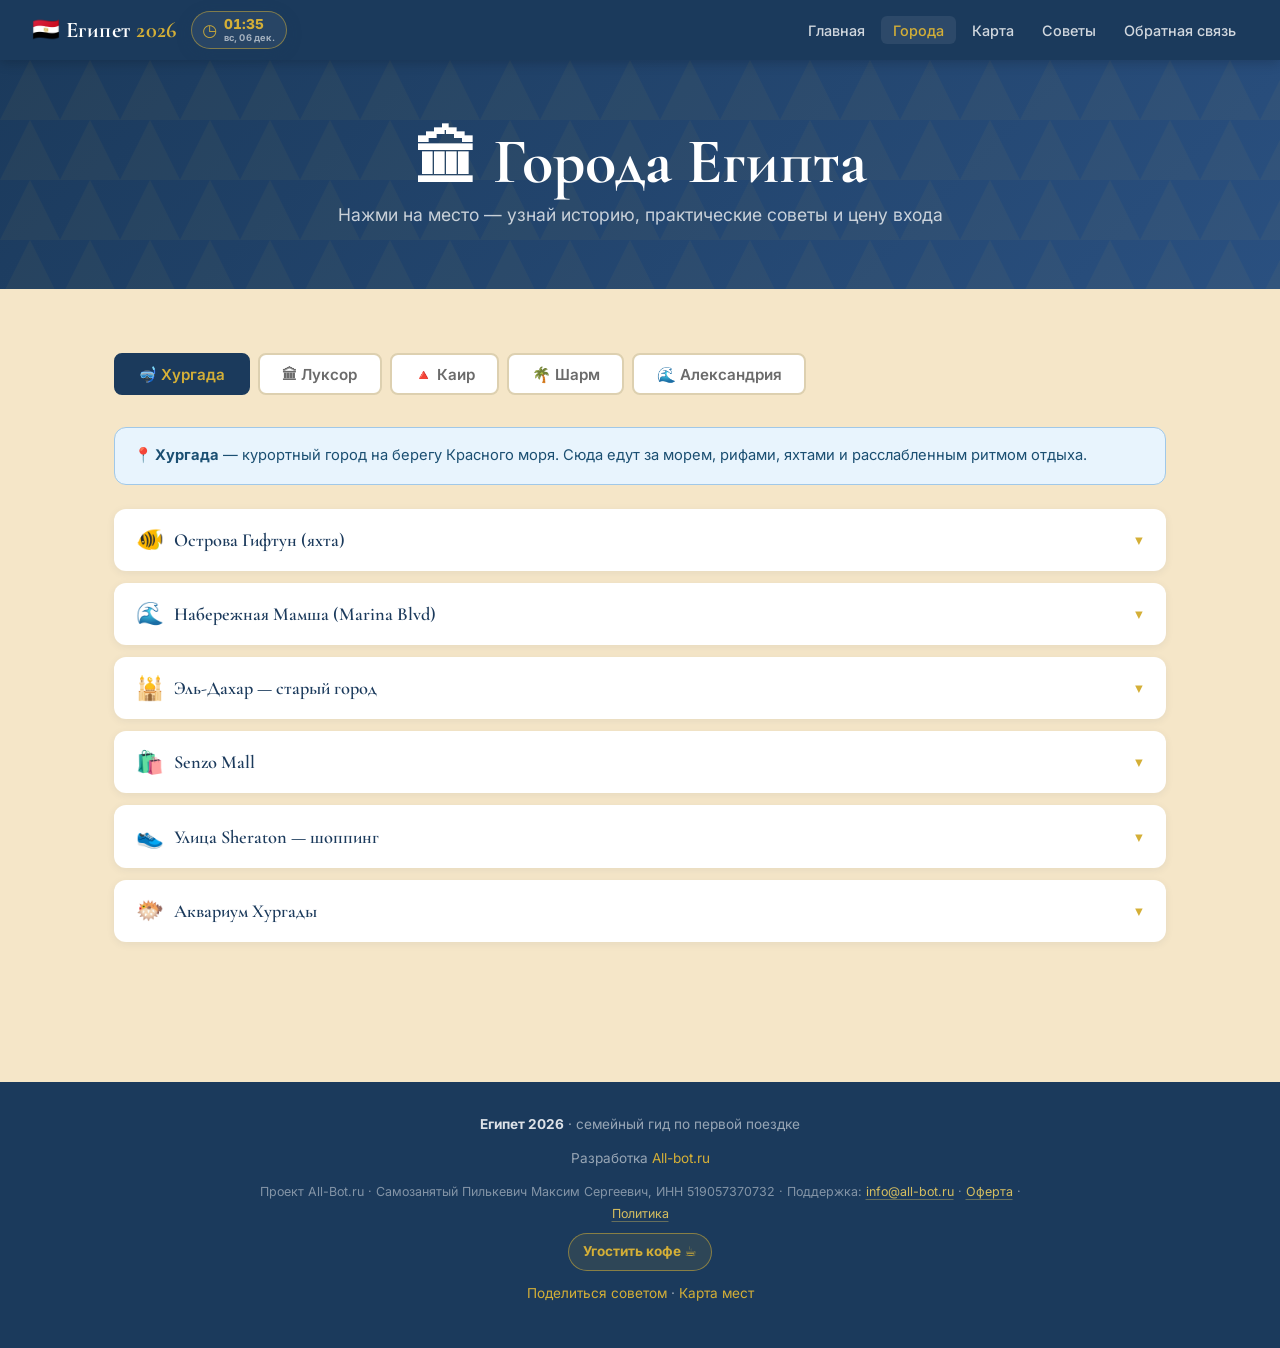
==== commit fe221eae: "Update footer legal info and support payment link" ====
--- a/cities.html
+++ b/cities.html
@@ -634,6 +634,7 @@
 <footer class="footer">
   <p><strong>Египет 2026</strong> · семейный гид по первой поездке</p>
   <p style="margin-top:0.3rem;">Разработка <a href="https://all-bot.ru" target="_blank" rel="noopener noreferrer">All-bot.ru</a></p>
+  <p class="footer-legal">Проект All-Bot.ru · Самозанятый Пилькевич Максим Сергеевич, ИНН 519057370732 · Поддержка: <a href="mailto:info@all-bot.ru">info@all-bot.ru</a> · <a href="https://all-bot.ru/offer" target="_blank" rel="noopener noreferrer">Оферта</a> · <a href="https://all-bot.ru/privacy" target="_blank" rel="noopener noreferrer">Политика</a></p>
   <p><button class="support-footer-btn" type="button" data-support-trigger>Угостить кофе ☕</button></p>
   <p style="margin-top:0.3rem;"><a href="feedback.html">Поделиться советом</a> · <a href="map.html">Карта мест</a></p>
 </footer>
--- a/css/style.css
+++ b/css/style.css
@@ -1010,6 +1010,19 @@
 }
 .footer a { color: var(--gold); }
 .footer strong { color: rgba(255,255,255,0.85); }
+.footer-legal {
+  max-width: 780px;
+  margin: 0.45rem auto 0;
+  color: rgba(255,255,255,0.46);
+  font-size: 0.78rem;
+  line-height: 1.7;
+}
+.footer-legal a {
+  color: rgba(240,208,96,0.88);
+  text-decoration: underline;
+  text-decoration-color: rgba(240,208,96,0.35);
+  text-underline-offset: 3px;
+}
 
 .support-footer-btn {
   margin-top: 0.55rem;
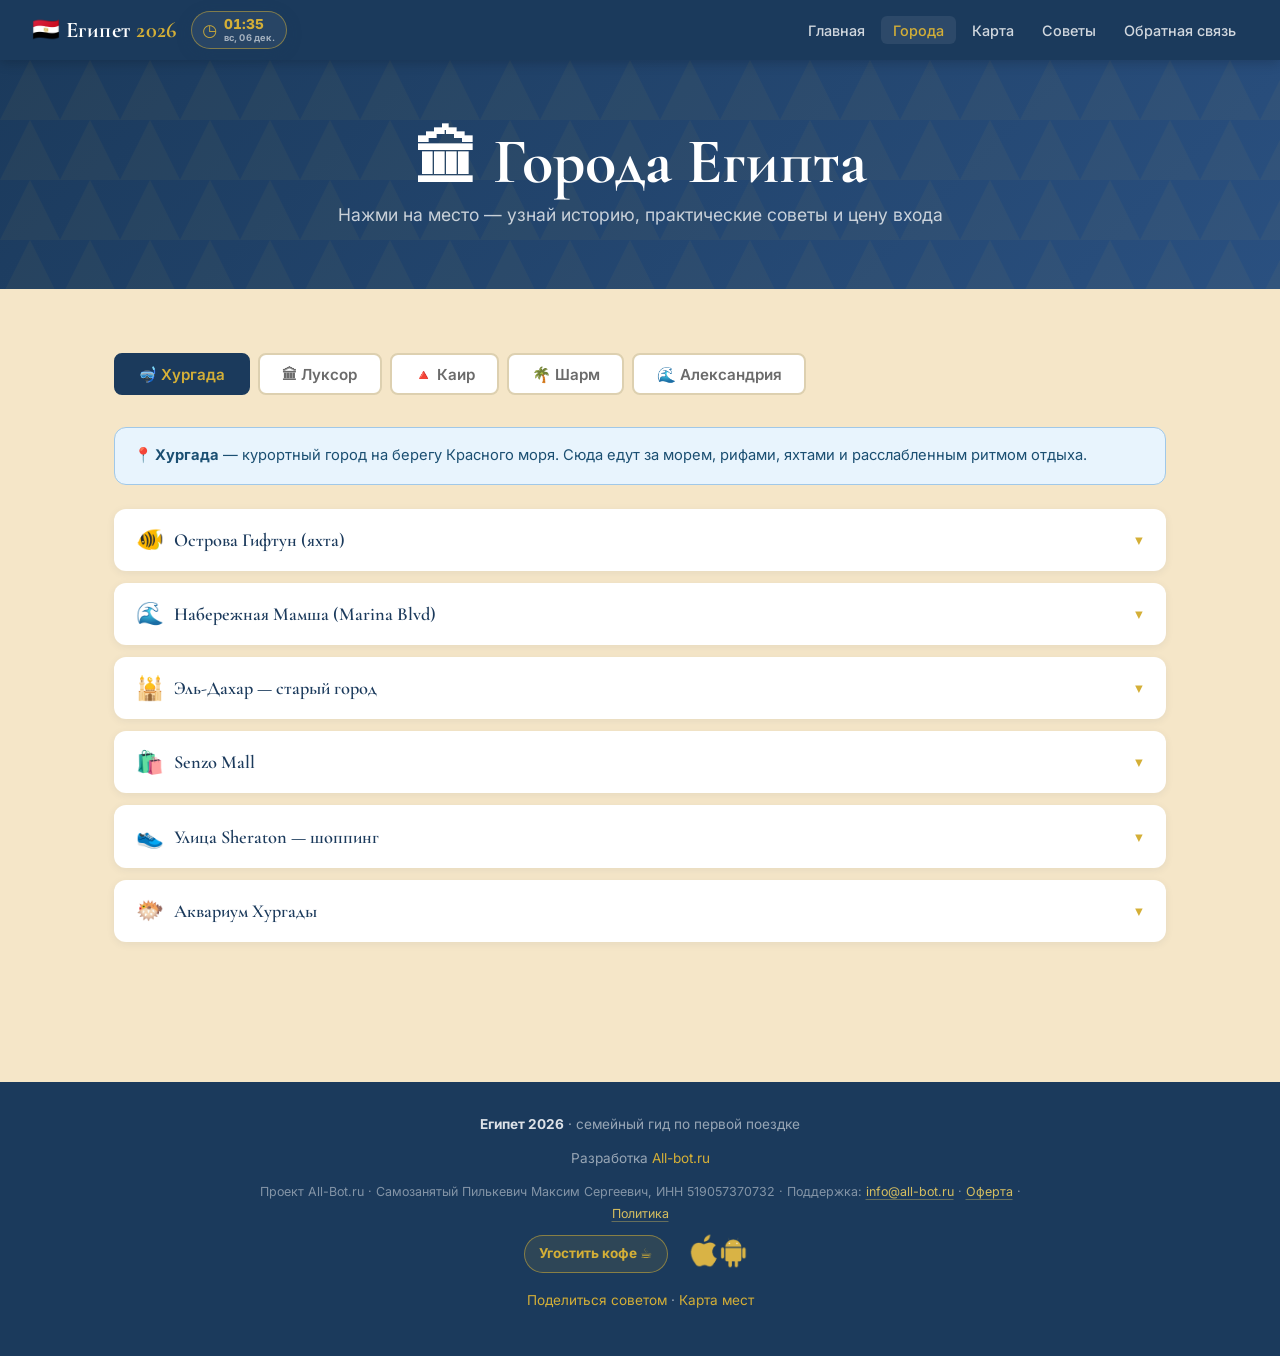
==== commit 1c14fb94: "Add install guide modal" ====
--- a/cities.html
+++ b/cities.html
@@ -635,7 +635,10 @@
   <p><strong>Египет 2026</strong> · семейный гид по первой поездке</p>
   <p style="margin-top:0.3rem;">Разработка <a href="https://all-bot.ru" target="_blank" rel="noopener noreferrer">All-bot.ru</a></p>
   <p class="footer-legal">Проект All-Bot.ru · Самозанятый Пилькевич Максим Сергеевич, ИНН 519057370732 · Поддержка: <a href="mailto:info@all-bot.ru">info@all-bot.ru</a> · <a href="https://all-bot.ru/offer" target="_blank" rel="noopener noreferrer">Оферта</a> · <a href="https://all-bot.ru/privacy" target="_blank" rel="noopener noreferrer">Политика</a></p>
-  <p><button class="support-footer-btn" type="button" data-support-trigger>Угостить кофе ☕</button></p>
+  <p class="footer-actions">
+    <button class="support-footer-btn" type="button" data-support-trigger>Угостить кофе ☕</button>
+    <button class="install-footer-btn" type="button" data-install-trigger aria-label="Как добавить сайт на экран телефона" title="Добавить на экран телефона"><img src="images/install-app-icon.png" alt=""></button>
+  </p>
   <p style="margin-top:0.3rem;"><a href="feedback.html">Поделиться советом</a> · <a href="map.html">Карта мест</a></p>
 </footer>
 
--- a/css/style.css
+++ b/css/style.css
@@ -1023,6 +1023,14 @@
   text-decoration-color: rgba(240,208,96,0.35);
   text-underline-offset: 3px;
 }
+.footer-actions {
+  display: inline-flex;
+  align-items: center;
+  justify-content: center;
+  gap: 0.55rem;
+  margin-top: 0.15rem;
+  flex-wrap: wrap;
+}
 
 .support-footer-btn {
   margin-top: 0.55rem;
@@ -1046,6 +1054,31 @@
   border-color: rgba(212,175,55,0.9);
   background: rgba(212,175,55,0.18);
 }
+.install-footer-btn {
+  margin-top: 0.18rem;
+  margin-left: 0.25rem;
+  min-height: 38px;
+  padding: 0;
+  display: inline-flex;
+  align-items: center;
+  justify-content: center;
+  border: 0;
+  background: transparent;
+  color: var(--gold);
+  font: inherit;
+  cursor: pointer;
+  transition: transform 0.2s, opacity 0.2s;
+}
+.install-footer-btn:hover {
+  transform: translateY(-1px);
+  opacity: 0.86;
+}
+.install-footer-btn img {
+  display: block;
+  width: 76px;
+  height: 38px;
+  object-fit: contain;
+}
 
 .support-overlay {
   position: fixed;
@@ -1059,6 +1092,18 @@
   backdrop-filter: blur(4px);
 }
 .support-overlay.open { display: flex; }
+.install-overlay {
+  position: fixed;
+  inset: 0;
+  z-index: 2600;
+  display: none;
+  align-items: center;
+  justify-content: center;
+  padding: 1.25rem;
+  background: rgba(18, 39, 62, 0.68);
+  backdrop-filter: blur(4px);
+}
+.install-overlay.open { display: flex; }
 .support-modal {
   position: relative;
   width: min(100%, 500px);
@@ -1073,6 +1118,101 @@
   padding: 1.65rem;
   color: var(--text);
 }
+
+.install-modal {
+  position: relative;
+  width: min(100%, 560px);
+  max-height: calc(100vh - 2.5rem);
+  overflow-y: auto;
+  border: 1px solid rgba(212,175,55,0.45);
+  border-radius: 26px;
+  background:
+    radial-gradient(circle at 92% 8%, rgba(212,175,55,0.14), transparent 34%),
+    linear-gradient(145deg, #fffdf7 0%, #f8edda 100%);
+  box-shadow: 0 28px 80px rgba(0,0,0,0.28);
+  padding: 1.5rem;
+  color: var(--text);
+}
+.install-close {
+  position: absolute;
+  top: 0.8rem;
+  right: 0.8rem;
+  z-index: 2;
+  width: 38px;
+  height: 38px;
+  border: 1px solid rgba(27,58,92,0.1);
+  border-radius: 999px;
+  background: rgba(255,255,255,0.78);
+  color: var(--navy);
+  font-size: 1.35rem;
+  line-height: 1;
+  cursor: pointer;
+}
+.install-head {
+  max-width: 420px;
+  margin: 0 auto 0.85rem;
+  padding: 0 2.5rem;
+  text-align: center;
+}
+.install-kicker {
+  margin: 0 0 0.25rem;
+  color: #9b7318;
+  font-size: 0.72rem;
+  font-weight: 800;
+  letter-spacing: 0.16em;
+  text-transform: uppercase;
+}
+.install-head h3 {
+  margin-bottom: 0.45rem;
+  color: var(--navy);
+  font-size: clamp(1.45rem, 4vw, 1.95rem);
+}
+.install-head p {
+  margin: 0;
+  color: var(--text-lt);
+  font-size: 0.94rem;
+}
+.install-tabs {
+  display: grid;
+  grid-template-columns: 1fr 1fr;
+  gap: 0.5rem;
+  max-width: 320px;
+  margin: 0 auto 0.9rem;
+  padding: 0.28rem;
+  border: 1px solid rgba(212,175,55,0.34);
+  border-radius: 999px;
+  background: rgba(255,255,255,0.62);
+}
+.install-tab {
+  min-height: 38px;
+  border: 0;
+  border-radius: 999px;
+  background: transparent;
+  color: var(--navy);
+  font: inherit;
+  font-weight: 900;
+  cursor: pointer;
+}
+.install-tab.active {
+  background: var(--navy);
+  color: var(--gold);
+  box-shadow: 0 8px 18px rgba(27,58,92,0.16);
+}
+.install-card {
+  overflow: hidden;
+  border: 1px solid rgba(212,175,55,0.3);
+  border-radius: 20px;
+  background: rgba(255,255,255,0.82);
+  box-shadow: 0 10px 26px rgba(27,58,92,0.12);
+}
+.install-card figcaption {
+  display: none;
+}
+.install-card img {
+  display: block;
+  width: 100%;
+  height: auto;
+}
 .support-modal::before {
   content: '';
   position: absolute;
@@ -1270,6 +1410,17 @@
   .support-amount-btn {
     min-height: 48px;
     font-size: 0.94rem;
+  }
+  .install-modal {
+    padding: 1rem;
+    border-radius: 22px;
+  }
+  .install-head {
+    padding: 0 2.2rem 0 0;
+    text-align: left;
+  }
+  .install-tabs {
+    max-width: none;
   }
 }
 
